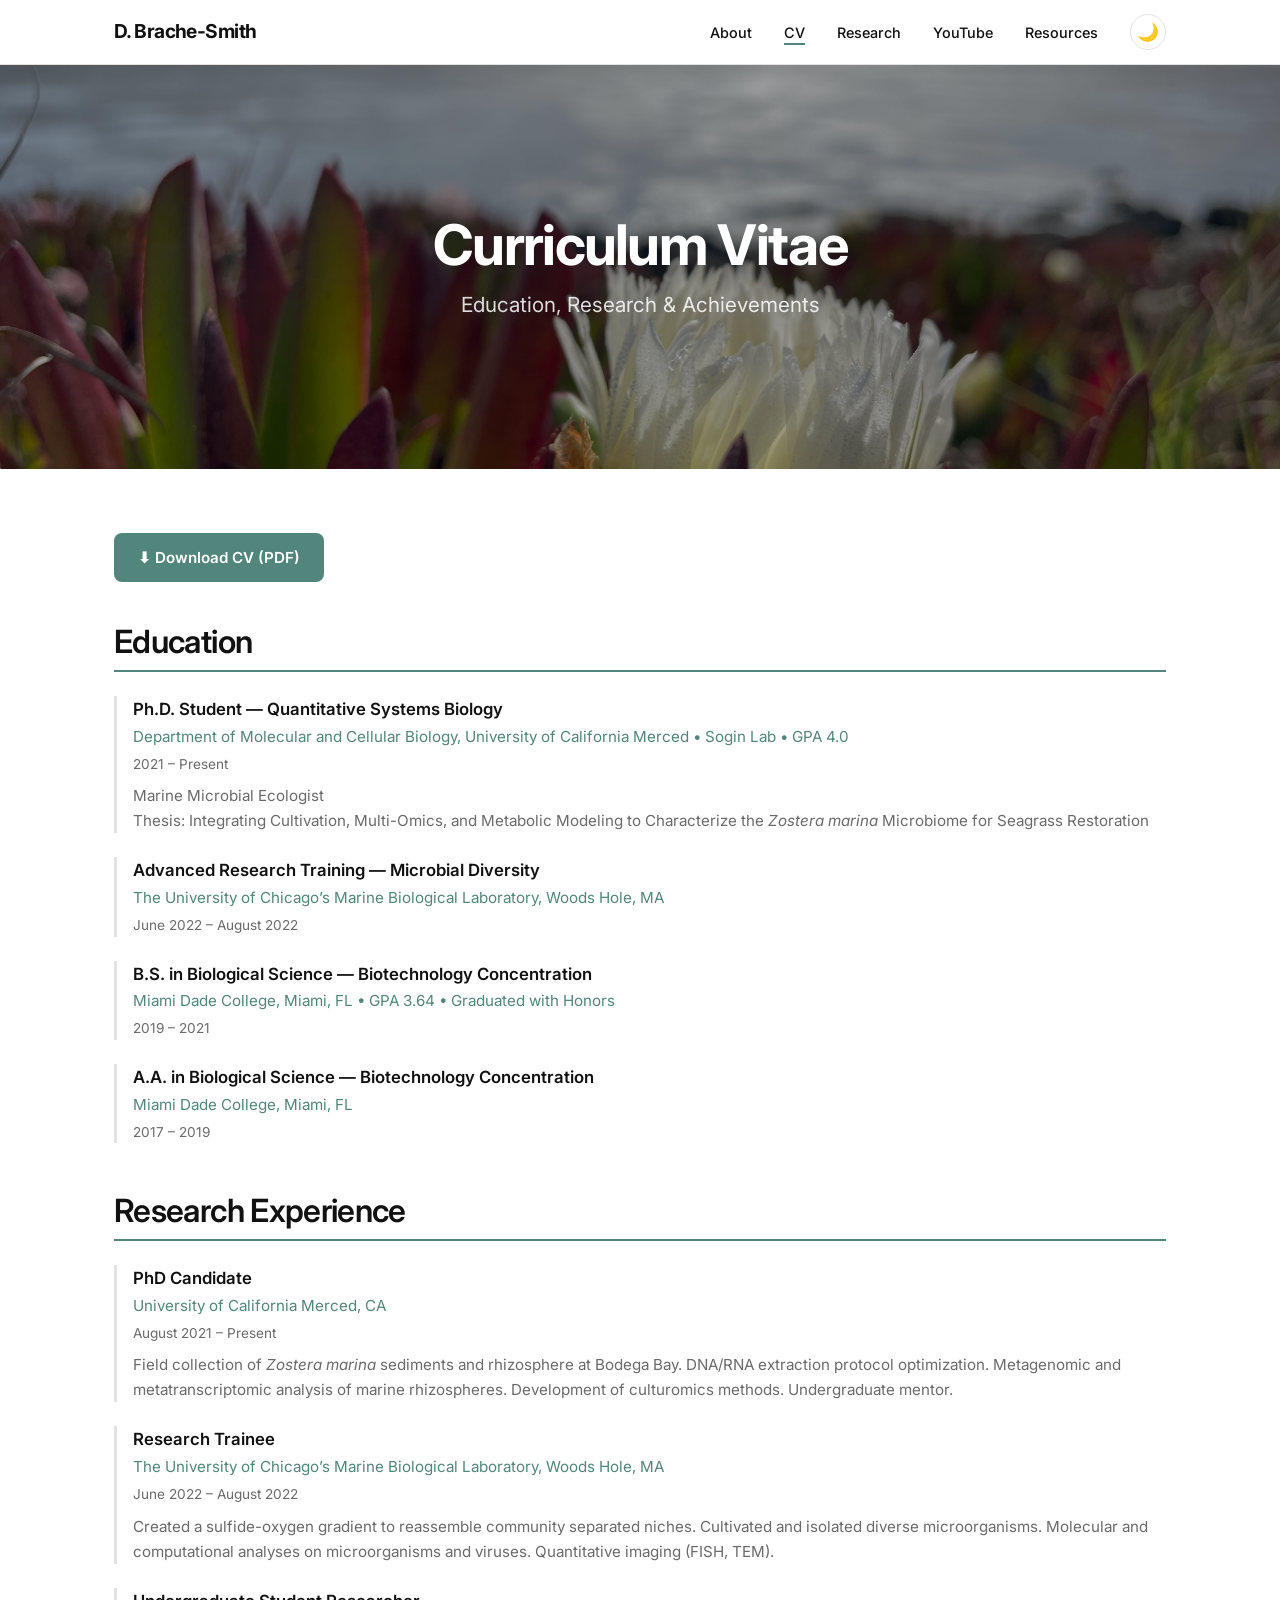
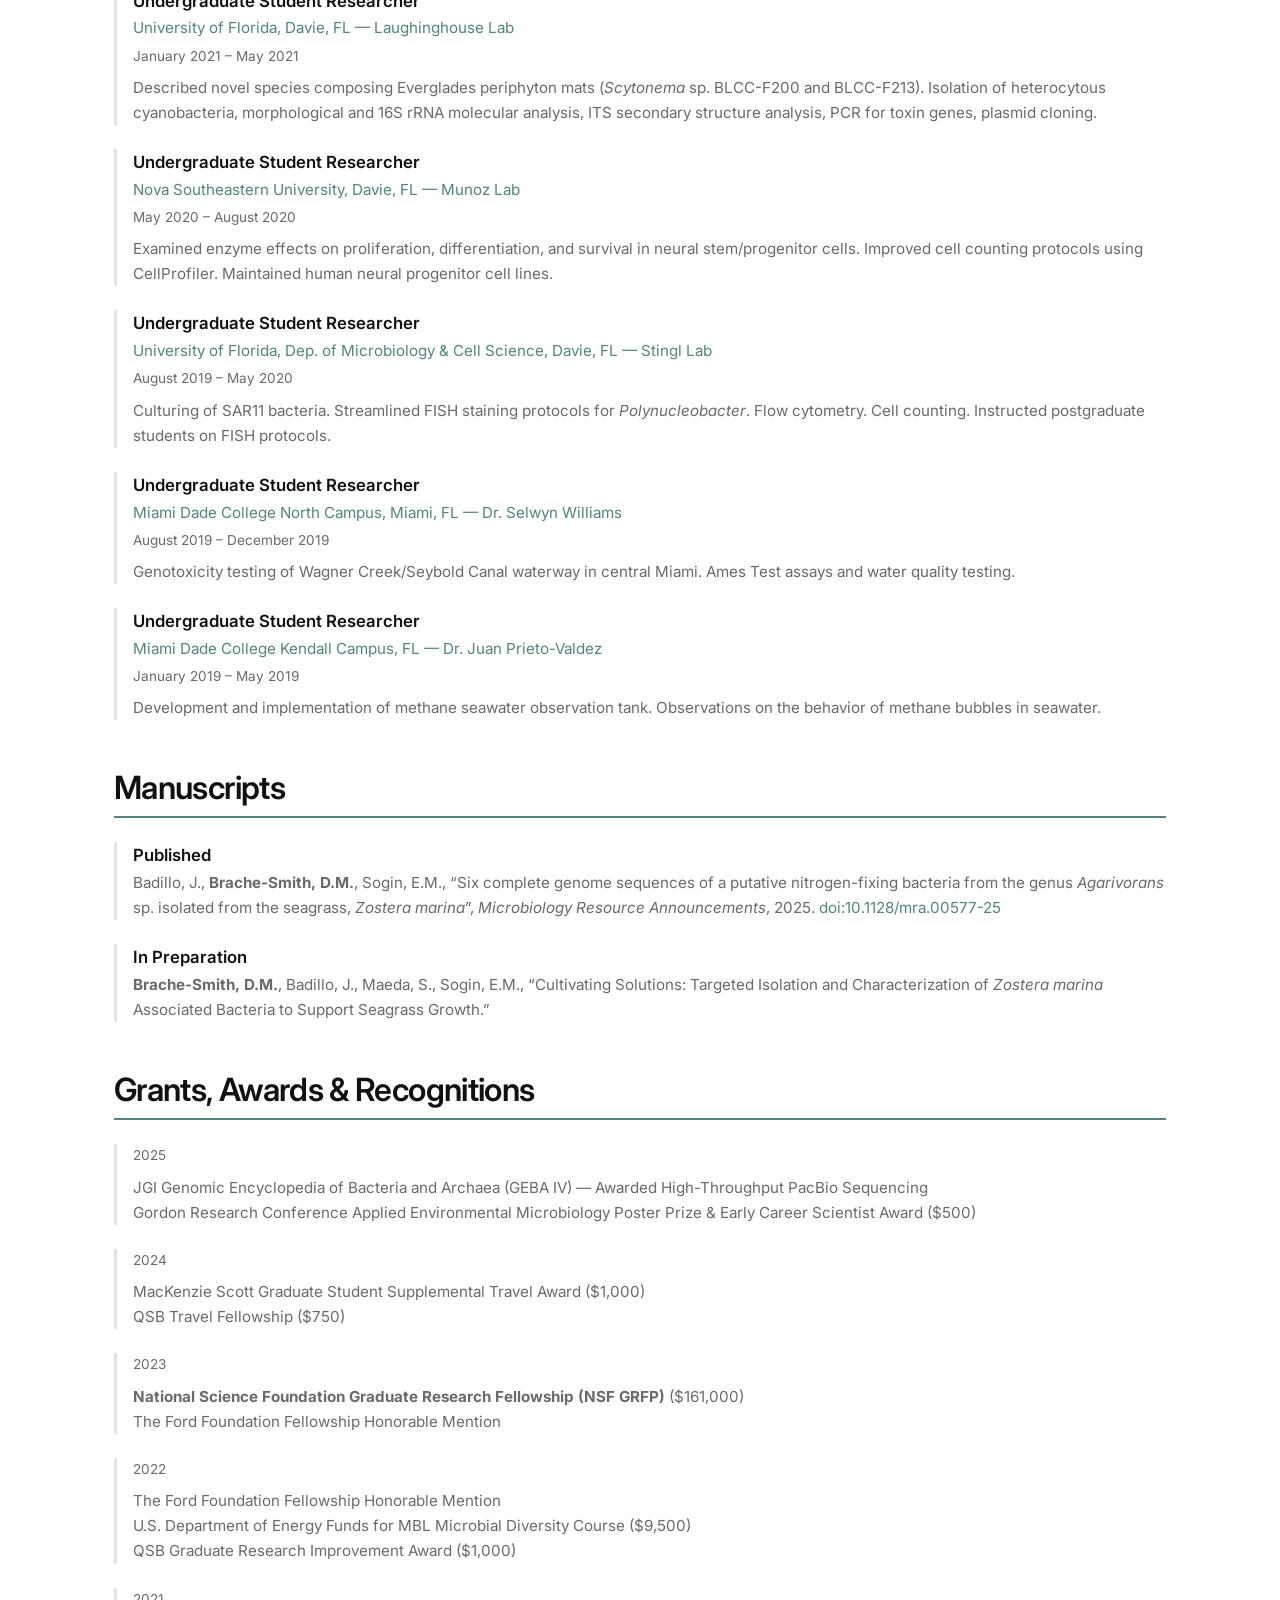
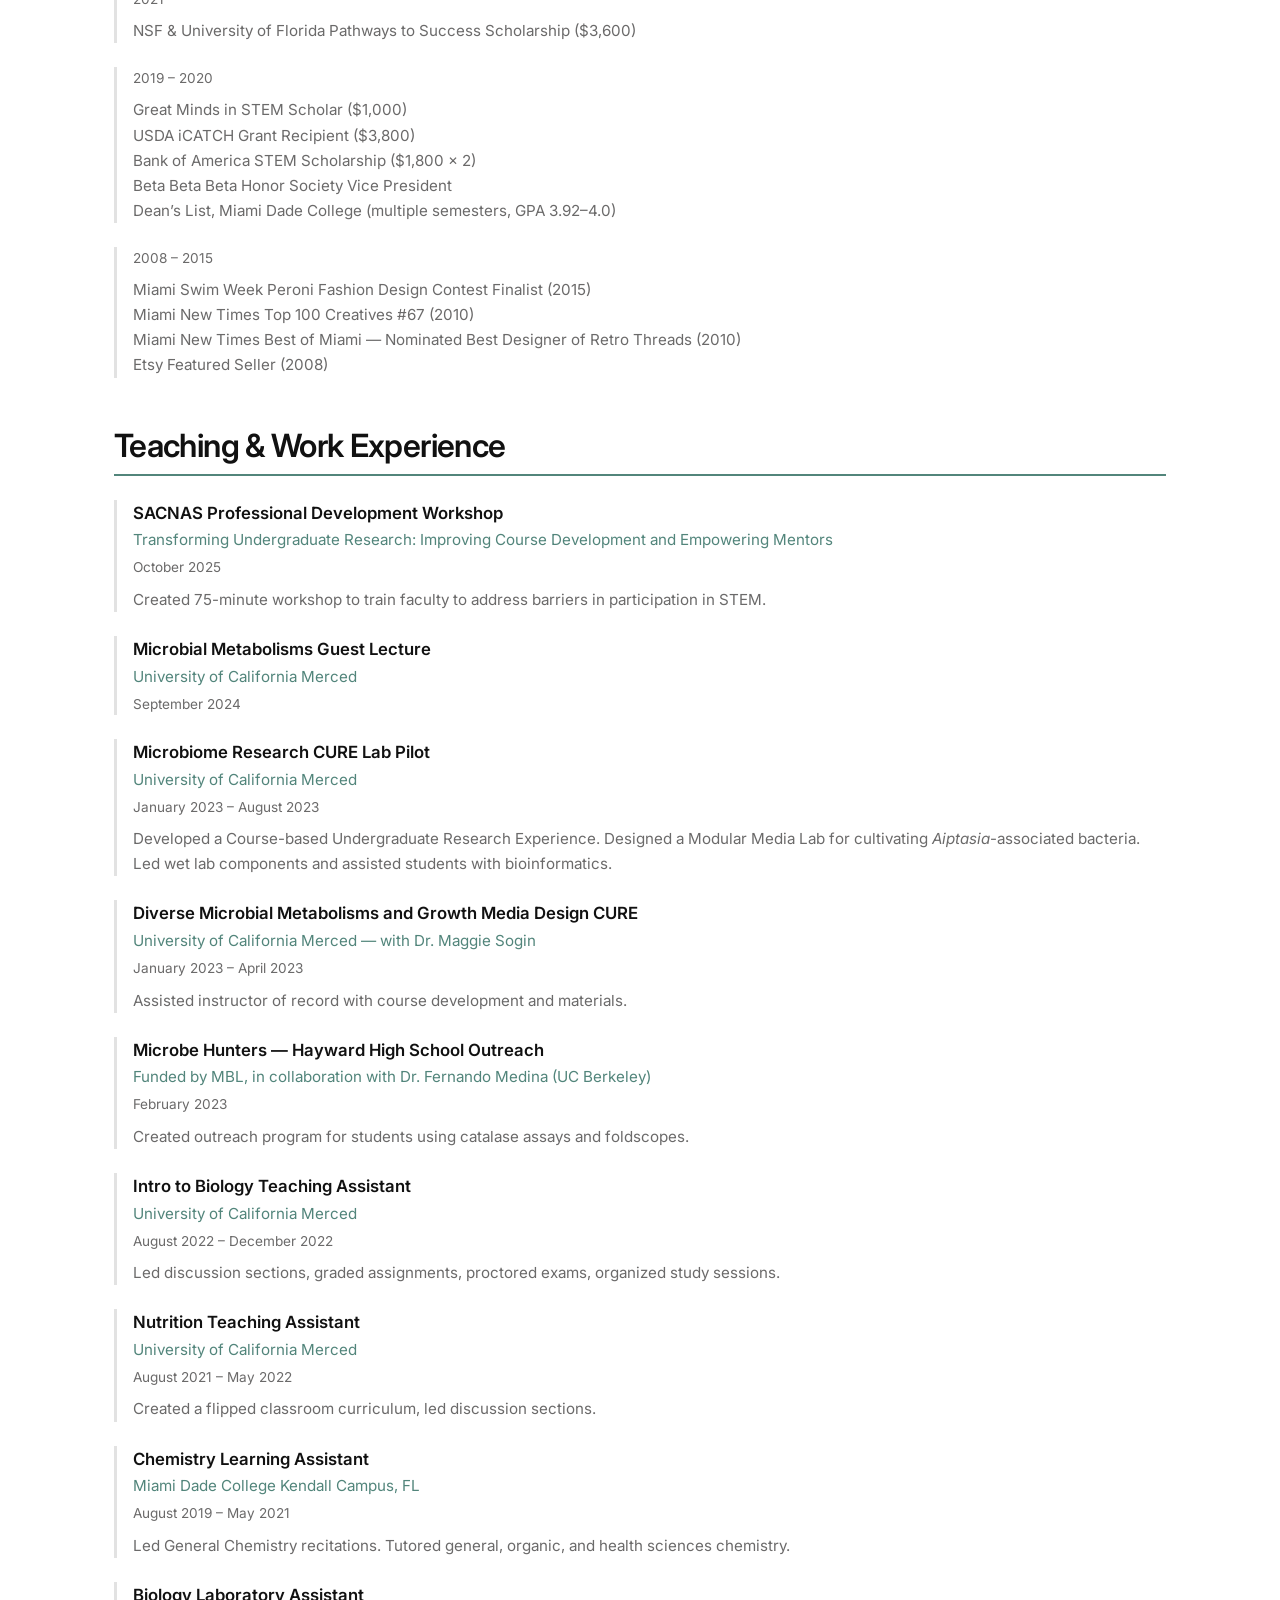
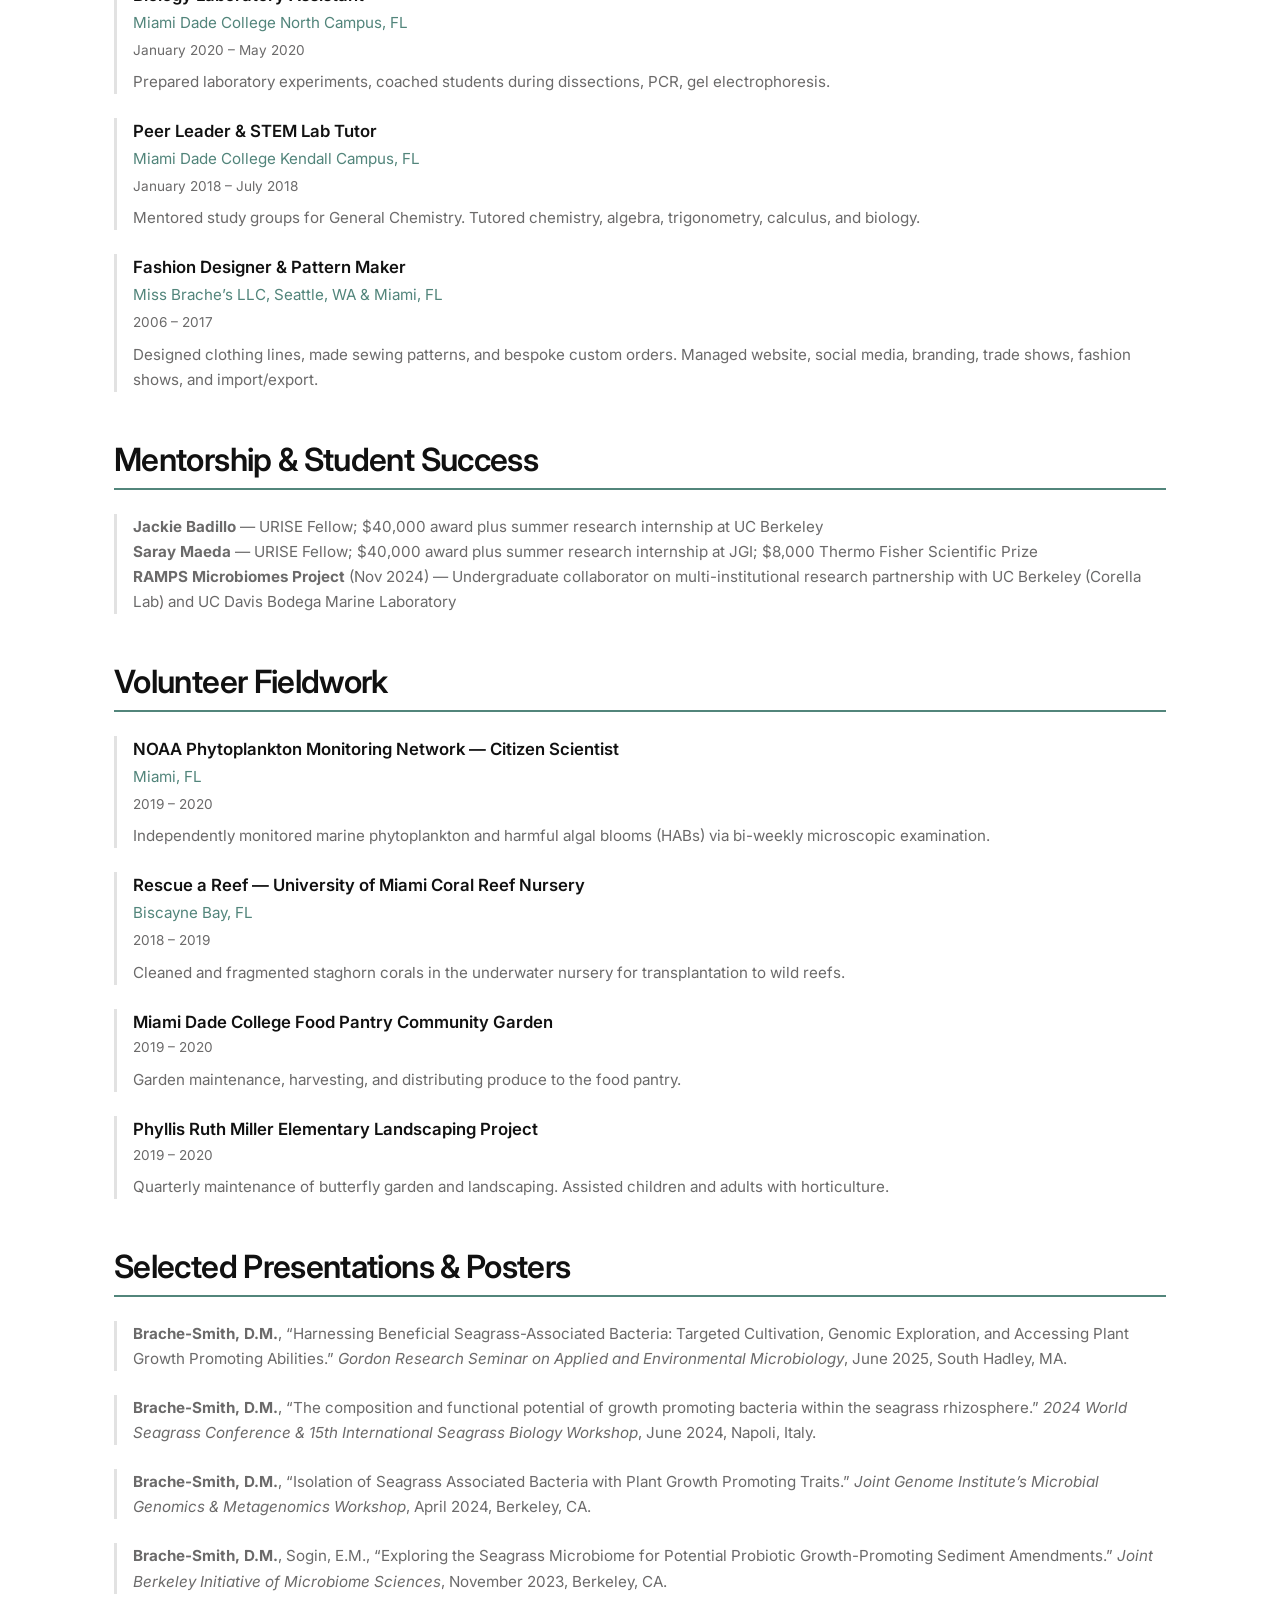
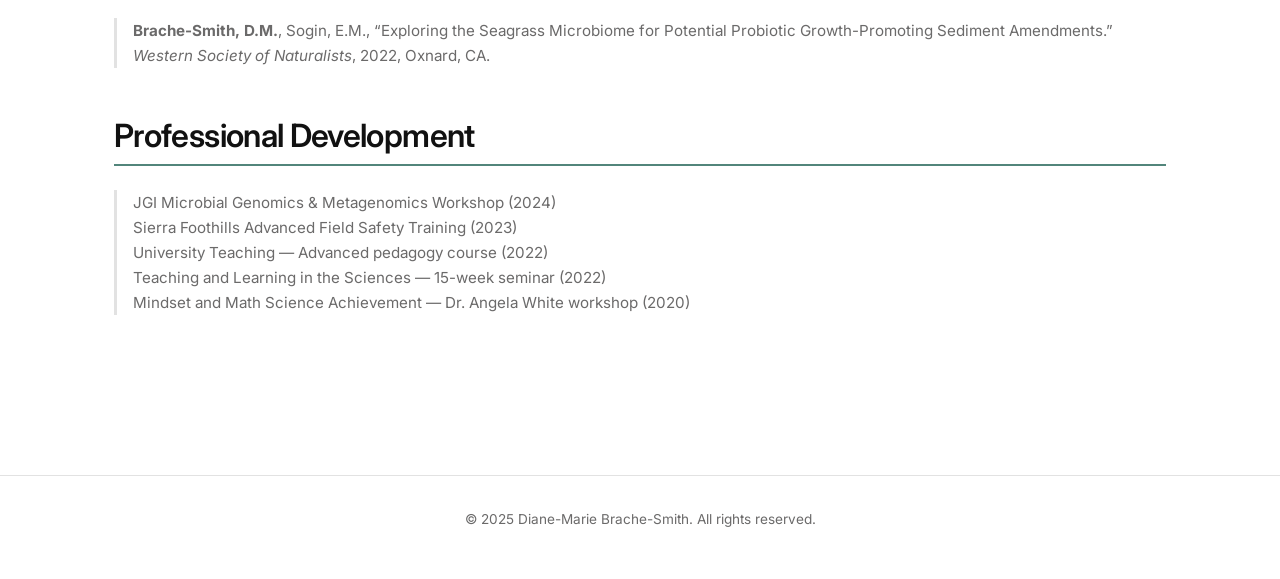
==== cv.html @ ac8884be "Add personal website files and gitignore Co-Authored-By: Claude Sonnet 4.6 <noreply@anthropic.com>" ====
<!DOCTYPE html>
<html lang="en">
<head>
  <meta charset="UTF-8">
  <meta name="viewport" content="width=device-width, initial-scale=1.0">
  <meta name="description" content="CV - Diane-Marie Brache-Smith, PhD Candidate in Marine Microbial Ecology at UC Merced">
  <title>CV | Diane-Marie Brache-Smith</title>
  <link rel="preconnect" href="https://fonts.googleapis.com">
  <link rel="preconnect" href="https://fonts.gstatic.com" crossorigin>
  <link href="https://fonts.googleapis.com/css2?family=Inter:wght@300;400;500;600;700&display=swap" rel="stylesheet">
  <link rel="stylesheet" href="css/style.css">
</head>
<body>

  <!-- Navigation -->
  <nav class="nav">
    <div class="container">
      <a href="index.html" class="nav__logo">D. Brache-Smith</a>
      <ul class="nav__links">
        <li><a href="index.html">About</a></li>
        <li><a href="cv.html" class="active">CV</a></li>
        <li><a href="research.html">Research</a></li>
        <li><a href="youtube.html">YouTube</a></li>
        <li><a href="resources.html">Resources</a></li>
        <li><button class="theme-toggle" aria-label="Toggle dark mode">🌙</button></li>
      </ul>
      <button class="nav__hamburger" aria-label="Toggle menu" aria-expanded="false">
        <span></span><span></span><span></span>
      </button>
    </div>
  </nav>

  <!-- Hero Banner -->
  <section class="hero" style="background-image: url('images/heroes/flower_BML.jpg');">
    <div class="hero__content">
      <h1 class="hero__title">Curriculum Vitae</h1>
      <p class="hero__subtitle">Education, Research &amp; Achievements</p>
    </div>
  </section>

  <!-- CV Content -->
  <section class="section">
    <div class="container">

      <!-- Download Button -->
      <div style="margin-bottom: 2.5rem;">
        <a href="assets/cv.pdf" class="btn btn--primary" download>
          &#11015; Download CV (PDF)
        </a>
      </div>

      <!-- Education -->
      <div class="cv-section">
        <h2>Education</h2>

        <div class="cv-entry">
          <div class="cv-entry__title">Ph.D. Student &mdash; Quantitative Systems Biology</div>
          <div class="cv-entry__subtitle">Department of Molecular and Cellular Biology, University of California Merced &bull; Sogin Lab &bull; GPA 4.0</div>
          <div class="cv-entry__date">2021 &ndash; Present</div>
          <p class="cv-entry__description">
            Marine Microbial Ecologist<br>
            Thesis: Integrating Cultivation, Multi-Omics, and Metabolic Modeling to Characterize the <em>Zostera marina</em> Microbiome for Seagrass Restoration
          </p>
        </div>

        <div class="cv-entry">
          <div class="cv-entry__title">Advanced Research Training &mdash; Microbial Diversity</div>
          <div class="cv-entry__subtitle">The University of Chicago&rsquo;s Marine Biological Laboratory, Woods Hole, MA</div>
          <div class="cv-entry__date">June 2022 &ndash; August 2022</div>
        </div>

        <div class="cv-entry">
          <div class="cv-entry__title">B.S. in Biological Science &mdash; Biotechnology Concentration</div>
          <div class="cv-entry__subtitle">Miami Dade College, Miami, FL &bull; GPA 3.64 &bull; Graduated with Honors</div>
          <div class="cv-entry__date">2019 &ndash; 2021</div>
        </div>

        <div class="cv-entry">
          <div class="cv-entry__title">A.A. in Biological Science &mdash; Biotechnology Concentration</div>
          <div class="cv-entry__subtitle">Miami Dade College, Miami, FL</div>
          <div class="cv-entry__date">2017 &ndash; 2019</div>
        </div>
      </div>

      <!-- Research Experience -->
      <div class="cv-section">
        <h2>Research Experience</h2>

        <div class="cv-entry">
          <div class="cv-entry__title">PhD Candidate</div>
          <div class="cv-entry__subtitle">University of California Merced, CA</div>
          <div class="cv-entry__date">August 2021 &ndash; Present</div>
          <p class="cv-entry__description">
            Field collection of <em>Zostera marina</em> sediments and rhizosphere at Bodega Bay.
            DNA/RNA extraction protocol optimization. Metagenomic and metatranscriptomic analysis of marine rhizospheres.
            Development of culturomics methods. Undergraduate mentor.
          </p>
        </div>

        <div class="cv-entry">
          <div class="cv-entry__title">Research Trainee</div>
          <div class="cv-entry__subtitle">The University of Chicago&rsquo;s Marine Biological Laboratory, Woods Hole, MA</div>
          <div class="cv-entry__date">June 2022 &ndash; August 2022</div>
          <p class="cv-entry__description">
            Created a sulfide-oxygen gradient to reassemble community separated niches.
            Cultivated and isolated diverse microorganisms. Molecular and computational analyses on microorganisms and viruses.
            Quantitative imaging (FISH, TEM).
          </p>
        </div>

        <div class="cv-entry">
          <div class="cv-entry__title">Undergraduate Student Researcher</div>
          <div class="cv-entry__subtitle">University of Florida, Davie, FL &mdash; Laughinghouse Lab</div>
          <div class="cv-entry__date">January 2021 &ndash; May 2021</div>
          <p class="cv-entry__description">
            Described novel species composing Everglades periphyton mats (<em>Scytonema</em> sp. BLCC-F200 and BLCC-F213).
            Isolation of heterocytous cyanobacteria, morphological and 16S rRNA molecular analysis,
            ITS secondary structure analysis, PCR for toxin genes, plasmid cloning.
          </p>
        </div>

        <div class="cv-entry">
          <div class="cv-entry__title">Undergraduate Student Researcher</div>
          <div class="cv-entry__subtitle">Nova Southeastern University, Davie, FL &mdash; Munoz Lab</div>
          <div class="cv-entry__date">May 2020 &ndash; August 2020</div>
          <p class="cv-entry__description">
            Examined enzyme effects on proliferation, differentiation, and survival in neural stem/progenitor cells.
            Improved cell counting protocols using CellProfiler. Maintained human neural progenitor cell lines.
          </p>
        </div>

        <div class="cv-entry">
          <div class="cv-entry__title">Undergraduate Student Researcher</div>
          <div class="cv-entry__subtitle">University of Florida, Dep. of Microbiology &amp; Cell Science, Davie, FL &mdash; Stingl Lab</div>
          <div class="cv-entry__date">August 2019 &ndash; May 2020</div>
          <p class="cv-entry__description">
            Culturing of SAR11 bacteria. Streamlined FISH staining protocols for <em>Polynucleobacter</em>.
            Flow cytometry. Cell counting. Instructed postgraduate students on FISH protocols.
          </p>
        </div>

        <div class="cv-entry">
          <div class="cv-entry__title">Undergraduate Student Researcher</div>
          <div class="cv-entry__subtitle">Miami Dade College North Campus, Miami, FL &mdash; Dr. Selwyn Williams</div>
          <div class="cv-entry__date">August 2019 &ndash; December 2019</div>
          <p class="cv-entry__description">
            Genotoxicity testing of Wagner Creek/Seybold Canal waterway in central Miami.
            Ames Test assays and water quality testing.
          </p>
        </div>

        <div class="cv-entry">
          <div class="cv-entry__title">Undergraduate Student Researcher</div>
          <div class="cv-entry__subtitle">Miami Dade College Kendall Campus, FL &mdash; Dr. Juan Prieto-Valdez</div>
          <div class="cv-entry__date">January 2019 &ndash; May 2019</div>
          <p class="cv-entry__description">
            Development and implementation of methane seawater observation tank.
            Observations on the behavior of methane bubbles in seawater.
          </p>
        </div>
      </div>

      <!-- Manuscripts -->
      <div class="cv-section">
        <h2>Manuscripts</h2>

        <div class="cv-entry">
          <div class="cv-entry__title">Published</div>
          <p class="cv-entry__description">
            Badillo, J., <strong>Brache-Smith, D.M.</strong>, Sogin, E.M., &ldquo;Six complete genome sequences of a putative nitrogen-fixing bacteria from the genus <em>Agarivorans</em> sp. isolated from the seagrass, <em>Zostera marina</em>&rdquo;, <em>Microbiology Resource Announcements</em>, 2025.
            <a href="https://doi.org/10.1128/mra.00577-25" target="_blank" rel="noopener">doi:10.1128/mra.00577-25</a>
          </p>
        </div>

        <div class="cv-entry">
          <div class="cv-entry__title">In Preparation</div>
          <p class="cv-entry__description">
            <strong>Brache-Smith, D.M.</strong>, Badillo, J., Maeda, S., Sogin, E.M., &ldquo;Cultivating Solutions: Targeted Isolation and Characterization of <em>Zostera marina</em> Associated Bacteria to Support Seagrass Growth.&rdquo;
          </p>
        </div>
      </div>

      <!-- Grants, Awards and Recognitions -->
      <div class="cv-section">
        <h2>Grants, Awards &amp; Recognitions</h2>

        <div class="cv-entry">
          <div class="cv-entry__date">2025</div>
          <p class="cv-entry__description">
            JGI Genomic Encyclopedia of Bacteria and Archaea (GEBA IV) &mdash; Awarded High-Throughput PacBio Sequencing<br>
            Gordon Research Conference Applied Environmental Microbiology Poster Prize &amp; Early Career Scientist Award ($500)
          </p>
        </div>

        <div class="cv-entry">
          <div class="cv-entry__date">2024</div>
          <p class="cv-entry__description">
            MacKenzie Scott Graduate Student Supplemental Travel Award ($1,000)<br>
            QSB Travel Fellowship ($750)
          </p>
        </div>

        <div class="cv-entry">
          <div class="cv-entry__date">2023</div>
          <p class="cv-entry__description">
            <strong>National Science Foundation Graduate Research Fellowship (NSF GRFP)</strong> ($161,000)<br>
            The Ford Foundation Fellowship Honorable Mention
          </p>
        </div>

        <div class="cv-entry">
          <div class="cv-entry__date">2022</div>
          <p class="cv-entry__description">
            The Ford Foundation Fellowship Honorable Mention<br>
            U.S. Department of Energy Funds for MBL Microbial Diversity Course ($9,500)<br>
            QSB Graduate Research Improvement Award ($1,000)
          </p>
        </div>

        <div class="cv-entry">
          <div class="cv-entry__date">2021</div>
          <p class="cv-entry__description">
            NSF &amp; University of Florida Pathways to Success Scholarship ($3,600)
          </p>
        </div>

        <div class="cv-entry">
          <div class="cv-entry__date">2019 &ndash; 2020</div>
          <p class="cv-entry__description">
            Great Minds in STEM Scholar ($1,000)<br>
            USDA iCATCH Grant Recipient ($3,800)<br>
            Bank of America STEM Scholarship ($1,800 &times; 2)<br>
            Beta Beta Beta Honor Society Vice President<br>
            Dean&rsquo;s List, Miami Dade College (multiple semesters, GPA 3.92&ndash;4.0)
          </p>
        </div>

        <div class="cv-entry">
          <div class="cv-entry__date">2008 &ndash; 2015</div>
          <p class="cv-entry__description">
            Miami Swim Week Peroni Fashion Design Contest Finalist (2015)<br>
            Miami New Times Top 100 Creatives #67 (2010)<br>
            Miami New Times Best of Miami &mdash; Nominated Best Designer of Retro Threads (2010)<br>
            Etsy Featured Seller (2008)
          </p>
        </div>
      </div>

      <!-- Teaching & Work Experience -->
      <div class="cv-section">
        <h2>Teaching &amp; Work Experience</h2>

        <div class="cv-entry">
          <div class="cv-entry__title">SACNAS Professional Development Workshop</div>
          <div class="cv-entry__subtitle">Transforming Undergraduate Research: Improving Course Development and Empowering Mentors</div>
          <div class="cv-entry__date">October 2025</div>
          <p class="cv-entry__description">Created 75-minute workshop to train faculty to address barriers in participation in STEM.</p>
        </div>

        <div class="cv-entry">
          <div class="cv-entry__title">Microbial Metabolisms Guest Lecture</div>
          <div class="cv-entry__subtitle">University of California Merced</div>
          <div class="cv-entry__date">September 2024</div>
        </div>

        <div class="cv-entry">
          <div class="cv-entry__title">Microbiome Research CURE Lab Pilot</div>
          <div class="cv-entry__subtitle">University of California Merced</div>
          <div class="cv-entry__date">January 2023 &ndash; August 2023</div>
          <p class="cv-entry__description">
            Developed a Course-based Undergraduate Research Experience. Designed a Modular Media Lab for cultivating
            <em>Aiptasia</em>-associated bacteria. Led wet lab components and assisted students with bioinformatics.
          </p>
        </div>

        <div class="cv-entry">
          <div class="cv-entry__title">Diverse Microbial Metabolisms and Growth Media Design CURE</div>
          <div class="cv-entry__subtitle">University of California Merced &mdash; with Dr. Maggie Sogin</div>
          <div class="cv-entry__date">January 2023 &ndash; April 2023</div>
          <p class="cv-entry__description">Assisted instructor of record with course development and materials.</p>
        </div>

        <div class="cv-entry">
          <div class="cv-entry__title">Microbe Hunters &mdash; Hayward High School Outreach</div>
          <div class="cv-entry__subtitle">Funded by MBL, in collaboration with Dr. Fernando Medina (UC Berkeley)</div>
          <div class="cv-entry__date">February 2023</div>
          <p class="cv-entry__description">Created outreach program for students using catalase assays and foldscopes.</p>
        </div>

        <div class="cv-entry">
          <div class="cv-entry__title">Intro to Biology Teaching Assistant</div>
          <div class="cv-entry__subtitle">University of California Merced</div>
          <div class="cv-entry__date">August 2022 &ndash; December 2022</div>
          <p class="cv-entry__description">Led discussion sections, graded assignments, proctored exams, organized study sessions.</p>
        </div>

        <div class="cv-entry">
          <div class="cv-entry__title">Nutrition Teaching Assistant</div>
          <div class="cv-entry__subtitle">University of California Merced</div>
          <div class="cv-entry__date">August 2021 &ndash; May 2022</div>
          <p class="cv-entry__description">Created a flipped classroom curriculum, led discussion sections.</p>
        </div>

        <div class="cv-entry">
          <div class="cv-entry__title">Chemistry Learning Assistant</div>
          <div class="cv-entry__subtitle">Miami Dade College Kendall Campus, FL</div>
          <div class="cv-entry__date">August 2019 &ndash; May 2021</div>
          <p class="cv-entry__description">Led General Chemistry recitations. Tutored general, organic, and health sciences chemistry.</p>
        </div>

        <div class="cv-entry">
          <div class="cv-entry__title">Biology Laboratory Assistant</div>
          <div class="cv-entry__subtitle">Miami Dade College North Campus, FL</div>
          <div class="cv-entry__date">January 2020 &ndash; May 2020</div>
          <p class="cv-entry__description">Prepared laboratory experiments, coached students during dissections, PCR, gel electrophoresis.</p>
        </div>

        <div class="cv-entry">
          <div class="cv-entry__title">Peer Leader &amp; STEM Lab Tutor</div>
          <div class="cv-entry__subtitle">Miami Dade College Kendall Campus, FL</div>
          <div class="cv-entry__date">January 2018 &ndash; July 2018</div>
          <p class="cv-entry__description">Mentored study groups for General Chemistry. Tutored chemistry, algebra, trigonometry, calculus, and biology.</p>
        </div>

        <div class="cv-entry">
          <div class="cv-entry__title">Fashion Designer &amp; Pattern Maker</div>
          <div class="cv-entry__subtitle">Miss Brache&rsquo;s LLC, Seattle, WA &amp; Miami, FL</div>
          <div class="cv-entry__date">2006 &ndash; 2017</div>
          <p class="cv-entry__description">
            Designed clothing lines, made sewing patterns, and bespoke custom orders.
            Managed website, social media, branding, trade shows, fashion shows, and import/export.
          </p>
        </div>
      </div>

      <!-- Mentorship -->
      <div class="cv-section">
        <h2>Mentorship &amp; Student Success</h2>

        <div class="cv-entry">
          <p class="cv-entry__description">
            <strong>Jackie Badillo</strong> &mdash; URISE Fellow; $40,000 award plus summer research internship at UC Berkeley<br>
            <strong>Saray Maeda</strong> &mdash; URISE Fellow; $40,000 award plus summer research internship at JGI; $8,000 Thermo Fisher Scientific Prize<br>
            <strong>RAMPS Microbiomes Project</strong> (Nov 2024) &mdash; Undergraduate collaborator on multi-institutional research partnership with UC Berkeley (Corella Lab) and UC Davis Bodega Marine Laboratory
          </p>
        </div>
      </div>

      <!-- Volunteer Fieldwork -->
      <div class="cv-section">
        <h2>Volunteer Fieldwork</h2>

        <div class="cv-entry">
          <div class="cv-entry__title">NOAA Phytoplankton Monitoring Network &mdash; Citizen Scientist</div>
          <div class="cv-entry__subtitle">Miami, FL</div>
          <div class="cv-entry__date">2019 &ndash; 2020</div>
          <p class="cv-entry__description">Independently monitored marine phytoplankton and harmful algal blooms (HABs) via bi-weekly microscopic examination.</p>
        </div>

        <div class="cv-entry">
          <div class="cv-entry__title">Rescue a Reef &mdash; University of Miami Coral Reef Nursery</div>
          <div class="cv-entry__subtitle">Biscayne Bay, FL</div>
          <div class="cv-entry__date">2018 &ndash; 2019</div>
          <p class="cv-entry__description">Cleaned and fragmented staghorn corals in the underwater nursery for transplantation to wild reefs.</p>
        </div>

        <div class="cv-entry">
          <div class="cv-entry__title">Miami Dade College Food Pantry Community Garden</div>
          <div class="cv-entry__date">2019 &ndash; 2020</div>
          <p class="cv-entry__description">Garden maintenance, harvesting, and distributing produce to the food pantry.</p>
        </div>

        <div class="cv-entry">
          <div class="cv-entry__title">Phyllis Ruth Miller Elementary Landscaping Project</div>
          <div class="cv-entry__date">2019 &ndash; 2020</div>
          <p class="cv-entry__description">Quarterly maintenance of butterfly garden and landscaping. Assisted children and adults with horticulture.</p>
        </div>
      </div>

      <!-- Selected Presentations -->
      <div class="cv-section">
        <h2>Selected Presentations &amp; Posters</h2>

        <div class="cv-entry">
          <p class="cv-entry__description">
            <strong>Brache-Smith, D.M.</strong>, &ldquo;Harnessing Beneficial Seagrass-Associated Bacteria: Targeted Cultivation, Genomic Exploration, and Accessing Plant Growth Promoting Abilities.&rdquo; <em>Gordon Research Seminar on Applied and Environmental Microbiology</em>, June 2025, South Hadley, MA.
          </p>
        </div>

        <div class="cv-entry">
          <p class="cv-entry__description">
            <strong>Brache-Smith, D.M.</strong>, &ldquo;The composition and functional potential of growth promoting bacteria within the seagrass rhizosphere.&rdquo; <em>2024 World Seagrass Conference &amp; 15th International Seagrass Biology Workshop</em>, June 2024, Napoli, Italy.
          </p>
        </div>

        <div class="cv-entry">
          <p class="cv-entry__description">
            <strong>Brache-Smith, D.M.</strong>, &ldquo;Isolation of Seagrass Associated Bacteria with Plant Growth Promoting Traits.&rdquo; <em>Joint Genome Institute&rsquo;s Microbial Genomics &amp; Metagenomics Workshop</em>, April 2024, Berkeley, CA.
          </p>
        </div>

        <div class="cv-entry">
          <p class="cv-entry__description">
            <strong>Brache-Smith, D.M.</strong>, Sogin, E.M., &ldquo;Exploring the Seagrass Microbiome for Potential Probiotic Growth-Promoting Sediment Amendments.&rdquo; <em>Joint Berkeley Initiative of Microbiome Sciences</em>, November 2023, Berkeley, CA.
          </p>
        </div>

        <div class="cv-entry">
          <p class="cv-entry__description">
            <strong>Brache-Smith, D.M.</strong>, Sogin, E.M., &ldquo;Exploring the Seagrass Microbiome for Potential Probiotic Growth-Promoting Sediment Amendments.&rdquo; <em>Western Society of Naturalists</em>, 2022, Oxnard, CA.
          </p>
        </div>
      </div>

      <!-- Professional Development -->
      <div class="cv-section">
        <h2>Professional Development</h2>

        <div class="cv-entry">
          <p class="cv-entry__description">
            JGI Microbial Genomics &amp; Metagenomics Workshop (2024)<br>
            Sierra Foothills Advanced Field Safety Training (2023)<br>
            University Teaching &mdash; Advanced pedagogy course (2022)<br>
            Teaching and Learning in the Sciences &mdash; 15-week seminar (2022)<br>
            Mindset and Math Science Achievement &mdash; Dr. Angela White workshop (2020)
          </p>
        </div>
      </div>

    </div>
  </section>

  <!-- Footer -->
  <footer class="footer">
    <div class="container">
      <p>&copy; 2025 Diane-Marie Brache-Smith. All rights reserved.</p>
    </div>
  </footer>

  <script src="js/main.js"></script>
</body>
</html>
---- css/style.css ----
/* ========================================
   Personal Academic Website - Style Sheet
   ======================================== */

/* --- CSS Custom Properties (Light Theme) --- */
:root {
  --color-bg: #ffffff;
  --color-text: #111111;
  --color-text-secondary: #6b6a6a;
  --color-accent: #52857B;
  --color-accent-hover: #467168;
  --color-border: #e2e2e2;
  --color-card-bg: #f9f9f9;
  --color-nav-bg: rgba(255, 255, 255, 0.95);
  --color-hero-overlay: rgba(0, 0, 0, 0.4);
  --font-sans: 'Inter', -apple-system, BlinkMacSystemFont, 'Segoe UI', sans-serif;
  --container-width: 1100px;
  --spacing-unit: 1rem;
}

/* --- Dark Theme --- */
[data-theme="dark"] {
  --color-bg: #1a1a2e;
  --color-text: #e0e0e0;
  --color-text-secondary: #a0a0a0;
  --color-accent: #5BC5B3;
  --color-accent-hover: #68A499;
  --color-border: #2e2e4a;
  --color-card-bg: #22223a;
  --color-nav-bg: rgba(26, 26, 46, 0.95);
}

/* --- Reset & Base --- */
*,
*::before,
*::after {
  margin: 0;
  padding: 0;
  box-sizing: border-box;
}

html {
  scroll-behavior: smooth;
}

body {
  font-family: var(--font-sans);
  font-size: 1rem;
  line-height: 1.65;
  color: var(--color-text);
  background-color: var(--color-bg);
  transition: background-color 0.3s ease, color 0.3s ease;
}

a {
  color: var(--color-accent);
  text-decoration: none;
  transition: color 0.2s ease;
}

a:hover {
  color: var(--color-accent-hover);
}

img {
  max-width: 100%;
  height: auto;
  display: block;
}

/* --- Typography --- */
h1, h2, h3, h4 {
  font-weight: 600;
  line-height: 1.25;
  letter-spacing: -0.02em;
  margin-bottom: 0.75rem;
}

h1 { font-size: clamp(2rem, 5vw, 3rem); }
h2 { font-size: clamp(1.5rem, 3.5vw, 2rem); }
h3 { font-size: clamp(1.15rem, 2.5vw, 1.4rem); }

p {
  margin-bottom: 1rem;
  color: var(--color-text-secondary);
}

/* --- Layout --- */
.container {
  max-width: var(--container-width);
  margin: 0 auto;
  padding: 0 calc(var(--spacing-unit) * 1.5);
}

.section {
  padding: calc(var(--spacing-unit) * 4) 0;
}

/* --- Navigation --- */
.nav {
  position: fixed;
  top: 0;
  left: 0;
  right: 0;
  z-index: 1000;
  background: var(--color-nav-bg);
  backdrop-filter: blur(10px);
  border-bottom: 1px solid var(--color-border);
  transition: background 0.3s ease;
}

.nav .container {
  display: flex;
  align-items: center;
  justify-content: space-between;
  height: 64px;
}

.nav__logo {
  font-size: 1.2rem;
  font-weight: 700;
  color: var(--color-text);
  letter-spacing: -0.03em;
}

.nav__logo:hover {
  color: var(--color-accent);
}

.nav__links {
  display: flex;
  align-items: center;
  gap: 2rem;
  list-style: none;
}

.nav__links a {
  color: var(--color-text);
  font-size: 0.9rem;
  font-weight: 500;
  position: relative;
}

.nav__links a::after {
  content: '';
  position: absolute;
  bottom: -4px;
  left: 0;
  width: 0;
  height: 2px;
  background: var(--color-accent);
  transition: width 0.3s ease;
}

.nav__links a:hover::after,
.nav__links a.active::after {
  width: 100%;
}

.nav__links a:hover {
  color: var(--color-accent);
}

/* Theme toggle button */
.theme-toggle {
  background: none;
  border: 1px solid var(--color-border);
  border-radius: 50%;
  width: 36px;
  height: 36px;
  cursor: pointer;
  display: flex;
  align-items: center;
  justify-content: center;
  font-size: 1.1rem;
  color: var(--color-text);
  transition: border-color 0.2s ease, color 0.2s ease;
}

.theme-toggle:hover {
  border-color: var(--color-accent);
  color: var(--color-accent);
}

/* Mobile hamburger */
.nav__hamburger {
  display: none;
  background: none;
  border: none;
  cursor: pointer;
  flex-direction: column;
  gap: 5px;
  padding: 4px;
}

.nav__hamburger span {
  display: block;
  width: 24px;
  height: 2px;
  background: var(--color-text);
  transition: transform 0.3s ease, opacity 0.3s ease;
}

/* --- Hero Banner --- */
.hero {
  position: relative;
  width: 100%;
  height: 45vh;
  min-height: 300px;
  margin-top: 64px; /* nav height */
  display: flex;
  align-items: center;
  justify-content: center;
  text-align: center;
  background-size: cover;
  background-position: center;
  background-repeat: no-repeat;
}

.hero::before {
  content: '';
  position: absolute;
  inset: 0;
  background: var(--color-hero-overlay);
}

.hero__content {
  position: relative;
  z-index: 1;
  color: #ffffff;
  padding: 0 1.5rem;
}

.hero__title {
  font-size: clamp(2.2rem, 6vw, 3.5rem);
  font-weight: 700;
  color: #ffffff;
  margin-bottom: 0.5rem;
  letter-spacing: -0.03em;
}

.hero__subtitle {
  font-size: clamp(1rem, 2.5vw, 1.3rem);
  font-weight: 400;
  color: rgba(255, 255, 255, 0.85);
  margin-bottom: 0;
}

/* --- About / Home Page --- */
.about {
  display: grid;
  grid-template-columns: 280px 1fr;
  gap: calc(var(--spacing-unit) * 3);
  align-items: start;
}

.about__photo {
  width: 100%;
  border-radius: 12px;
  object-fit: cover;
  aspect-ratio: 1;
}

.about__name {
  color: var(--color-text);
}

.about__title {
  color: var(--color-accent);
  font-weight: 500;
  font-size: 1.1rem;
  margin-bottom: 1.5rem;
  text-align: justify;
}

.about__bio p {
  font-size: 1.05rem;
  line-height: 1.7;
}

/* Social links */
.social-links {
  display: flex;
  gap: 1rem;
  margin-top: 1.5rem;
  list-style: none;
}

.social-links a {
  display: flex;
  align-items: center;
  justify-content: center;
  width: 40px;
  height: 40px;
  border-radius: 50%;
  border: 1px solid var(--color-border);
  color: var(--color-text);
  font-size: 1.1rem;
  transition: all 0.2s ease;
}

.social-links a:hover {
  border-color: var(--color-accent);
  color: var(--color-accent);
  transform: translateY(-2px);
}

/* --- Research Narrative Sections --- */
.research-narrative {
  max-width: 800px;
  margin: 0 auto;
}

.research-block {
  margin-bottom: calc(var(--spacing-unit) * 4);
}

.research-block h2 {
  color: var(--color-text);
  margin-bottom: 1rem;
}

.research-block p {
  font-size: 1.05rem;
  line-height: 1.75;
}

.research-block .highlight {
  font-size: 1.3rem;
  font-weight: 600;
  color: var(--color-text);
  line-height: 1.5;
  margin-bottom: 1.5rem;
  border-left: 4px solid var(--color-accent);
  padding-left: 1.25rem;
}

/* Photo rows within narrative */
.research-photos {
  display: grid;
  grid-template-columns: repeat(auto-fit, minmax(220px, 1fr));
  gap: 1rem;
  margin: 2rem 0;
}

.research-photos img {
  width: 100%;
  border-radius: 8px;
  object-fit: cover;
  aspect-ratio: 4 / 3;
}

.research-photos figcaption,
.research-photos .photo-caption {
  font-size: 0.8rem;
  color: var(--color-text-secondary);
  text-align: center;
  margin-top: 0.4rem;
}

/* Full-width single research image */
.research-photo-full {
  width: 100%;
  border-radius: 10px;
  margin: 2rem 0;
  object-fit: cover;
  max-height: 400px;
}

/* Section divider */
.research-divider {
  border: none;
  border-top: 1px solid var(--color-border);
  margin: 3rem 0;
}

/* --- Cards (Research, YouTube, Resources) --- */
.card-grid {
  display: grid;
  grid-template-columns: repeat(auto-fill, minmax(320px, 1fr));
  gap: calc(var(--spacing-unit) * 2);
}

.card {
  background: var(--color-card-bg);
  border: 1px solid var(--color-border);
  border-radius: 12px;
  overflow: hidden;
  transition: transform 0.2s ease, box-shadow 0.2s ease;
}

.card:hover {
  transform: translateY(-4px);
  box-shadow: 0 8px 30px rgba(0, 0, 0, 0.08);
}

.card__image {
  width: 100%;
  aspect-ratio: 16 / 9;
  object-fit: cover;
}

.card__body {
  padding: 1.5rem;
}

.card__title {
  font-size: 1.15rem;
  color: var(--color-text);
  margin-bottom: 0.5rem;
}

.card__description {
  font-size: 0.95rem;
  color: var(--color-text-secondary);
  margin-bottom: 1rem;
}

.card__link {
  font-size: 0.9rem;
  font-weight: 600;
}

/* --- CV Page --- */
.cv-section {
  margin-bottom: calc(var(--spacing-unit) * 3);
}

.cv-section h2 {
  color: var(--color-text);
  padding-bottom: 0.5rem;
  border-bottom: 2px solid var(--color-accent);
  margin-bottom: 1.5rem;
}

.cv-entry {
  margin-bottom: 1.5rem;
  padding-left: 1rem;
  border-left: 3px solid var(--color-border);
}

.cv-entry__title {
  font-weight: 600;
  color: var(--color-text);
  font-size: 1.05rem;
}

.cv-entry__subtitle {
  color: var(--color-accent);
  font-size: 0.95rem;
  margin-bottom: 0.25rem;
}

.cv-entry__date {
  color: var(--color-text-secondary);
  font-size: 0.85rem;
  margin-bottom: 0.5rem;
}

.cv-entry__description {
  font-size: 0.95rem;
}

/* Download button */
.btn {
  display: inline-flex;
  align-items: center;
  gap: 0.5rem;
  padding: 0.75rem 1.5rem;
  border-radius: 8px;
  font-weight: 600;
  font-size: 0.95rem;
  transition: all 0.2s ease;
  cursor: pointer;
  border: none;
}

.btn--primary {
  background: var(--color-accent);
  color: #ffffff;
}

.btn--primary:hover {
  background: var(--color-accent-hover);
  color: #ffffff;
  transform: translateY(-2px);
}

.btn--outline {
  background: transparent;
  color: var(--color-accent);
  border: 2px solid var(--color-accent);
}

.btn--outline:hover {
  background: var(--color-accent);
  color: #ffffff;
}

/* --- Resources Page --- */
.resource-category {
  margin-bottom: calc(var(--spacing-unit) * 3);
}

.resource-category h2 {
  color: var(--color-text);
  margin-bottom: 1rem;
}

.resource-list {
  list-style: none;
}

.resource-list li {
  padding: 1rem 0;
  border-bottom: 1px solid var(--color-border);
}

.resource-list li:last-child {
  border-bottom: none;
}

.resource-list a {
  font-weight: 600;
  font-size: 1.05rem;
}

.resource-list p {
  font-size: 0.9rem;
  margin-top: 0.25rem;
  margin-bottom: 0;
}

/* --- Footer --- */
.footer {
  text-align: center;
  padding: calc(var(--spacing-unit) * 2) 0;
  border-top: 1px solid var(--color-border);
  margin-top: calc(var(--spacing-unit) * 3);
}

.footer p {
  font-size: 0.85rem;
  color: var(--color-text-secondary);
}

/* --- Responsive --- */
@media (max-width: 768px) {
  .nav__links {
    display: none;
    position: absolute;
    top: 64px;
    left: 0;
    right: 0;
    flex-direction: column;
    background: var(--color-nav-bg);
    backdrop-filter: blur(10px);
    padding: 1rem 0;
    gap: 0;
    border-bottom: 1px solid var(--color-border);
  }

  .nav__links.open {
    display: flex;
  }

  .nav__links li {
    text-align: center;
    padding: 0.75rem 0;
  }

  .nav__hamburger {
    display: flex;
  }

  .about {
    grid-template-columns: 1fr;
    text-align: center;
  }

  .about__photo {
    width: 200px;
    margin: 0 auto;
  }

  .social-links {
    justify-content: center;
  }

  .card-grid {
    grid-template-columns: 1fr;
  }

  .hero {
    height: 35vh;
    min-height: 250px;
  }
}
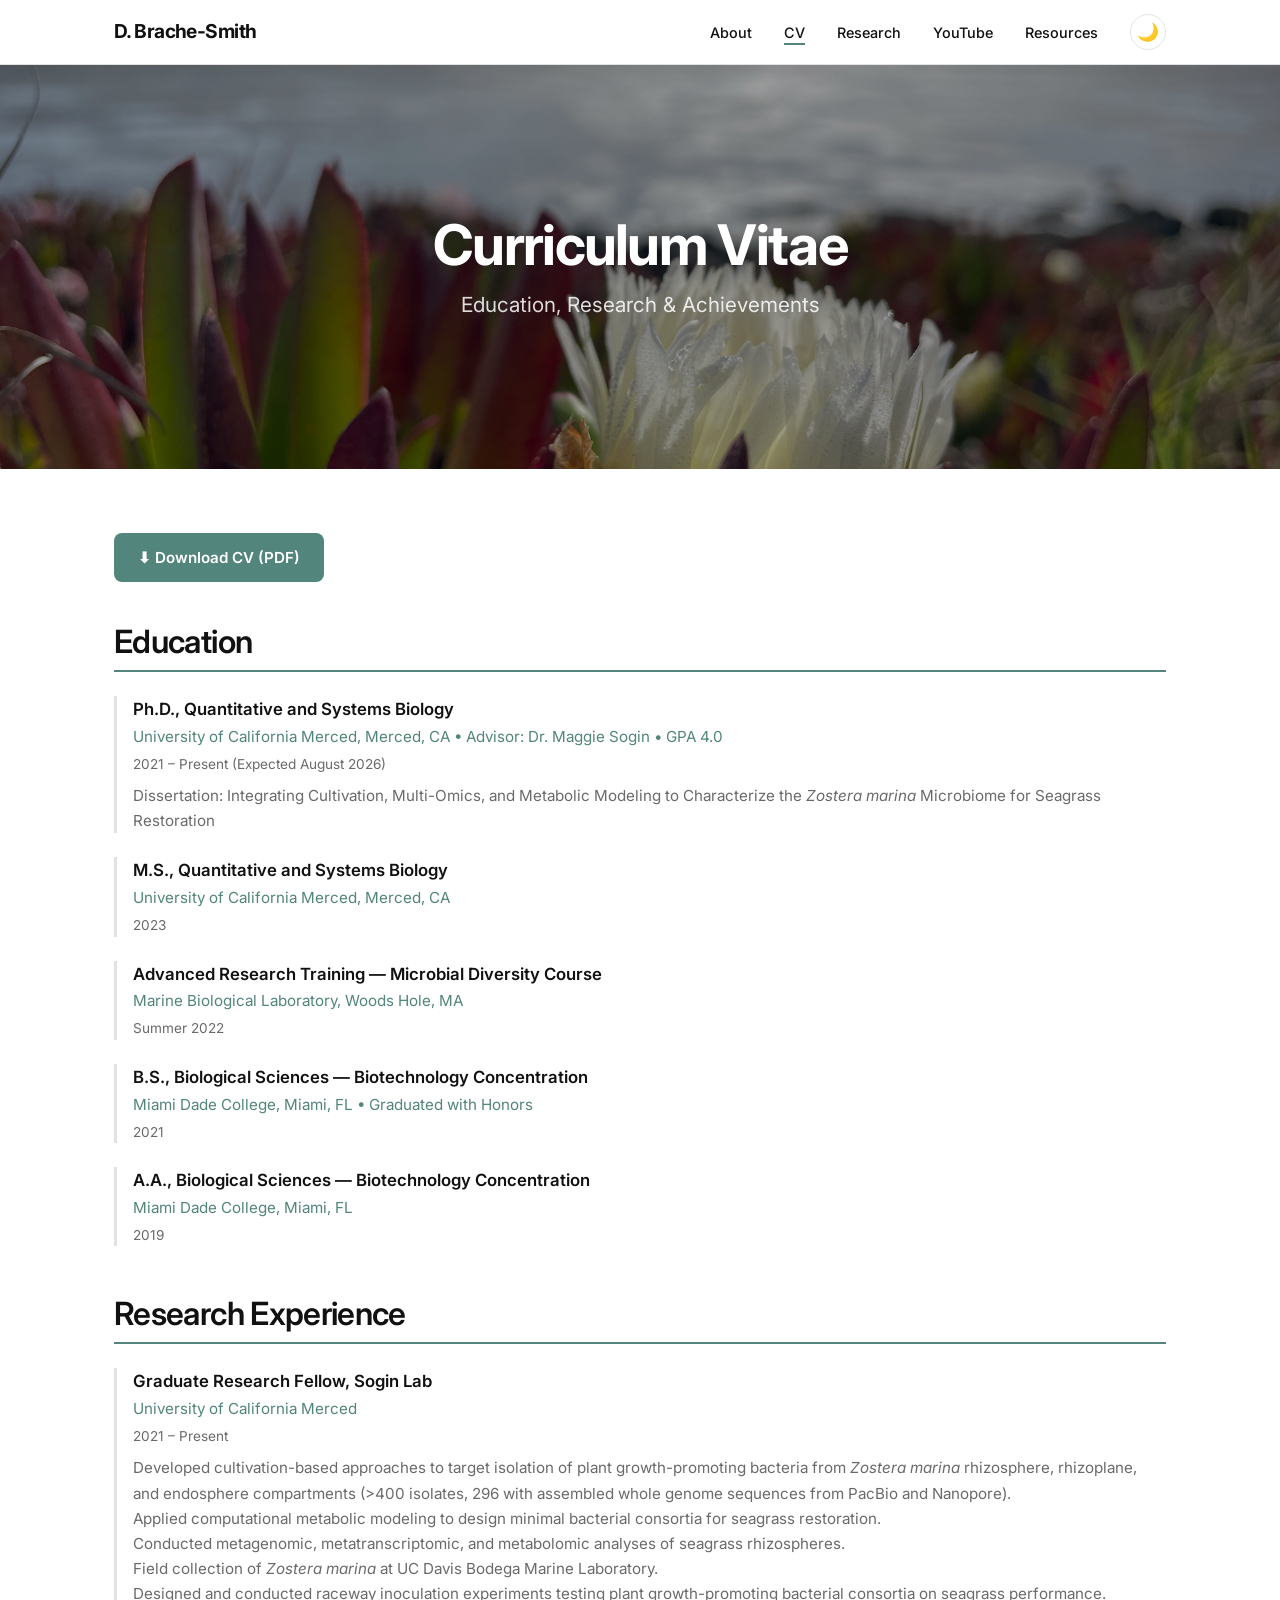
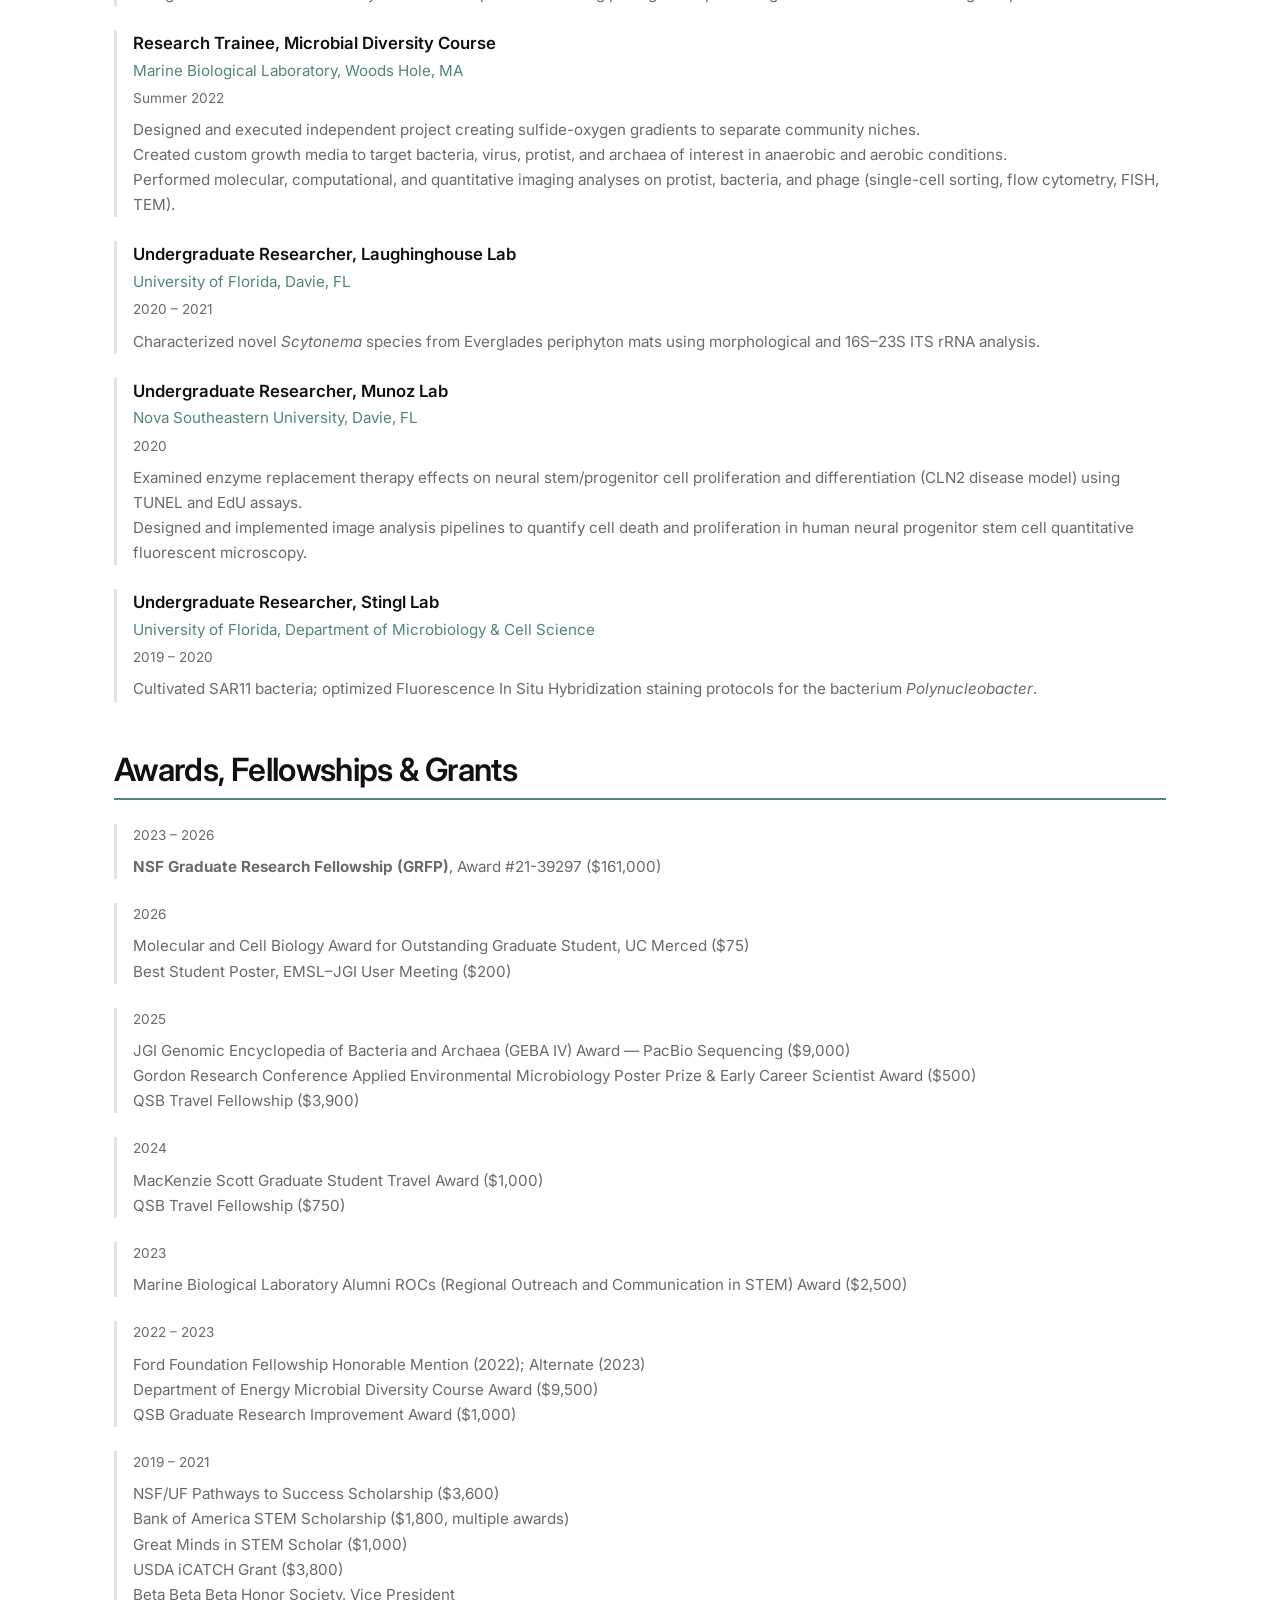
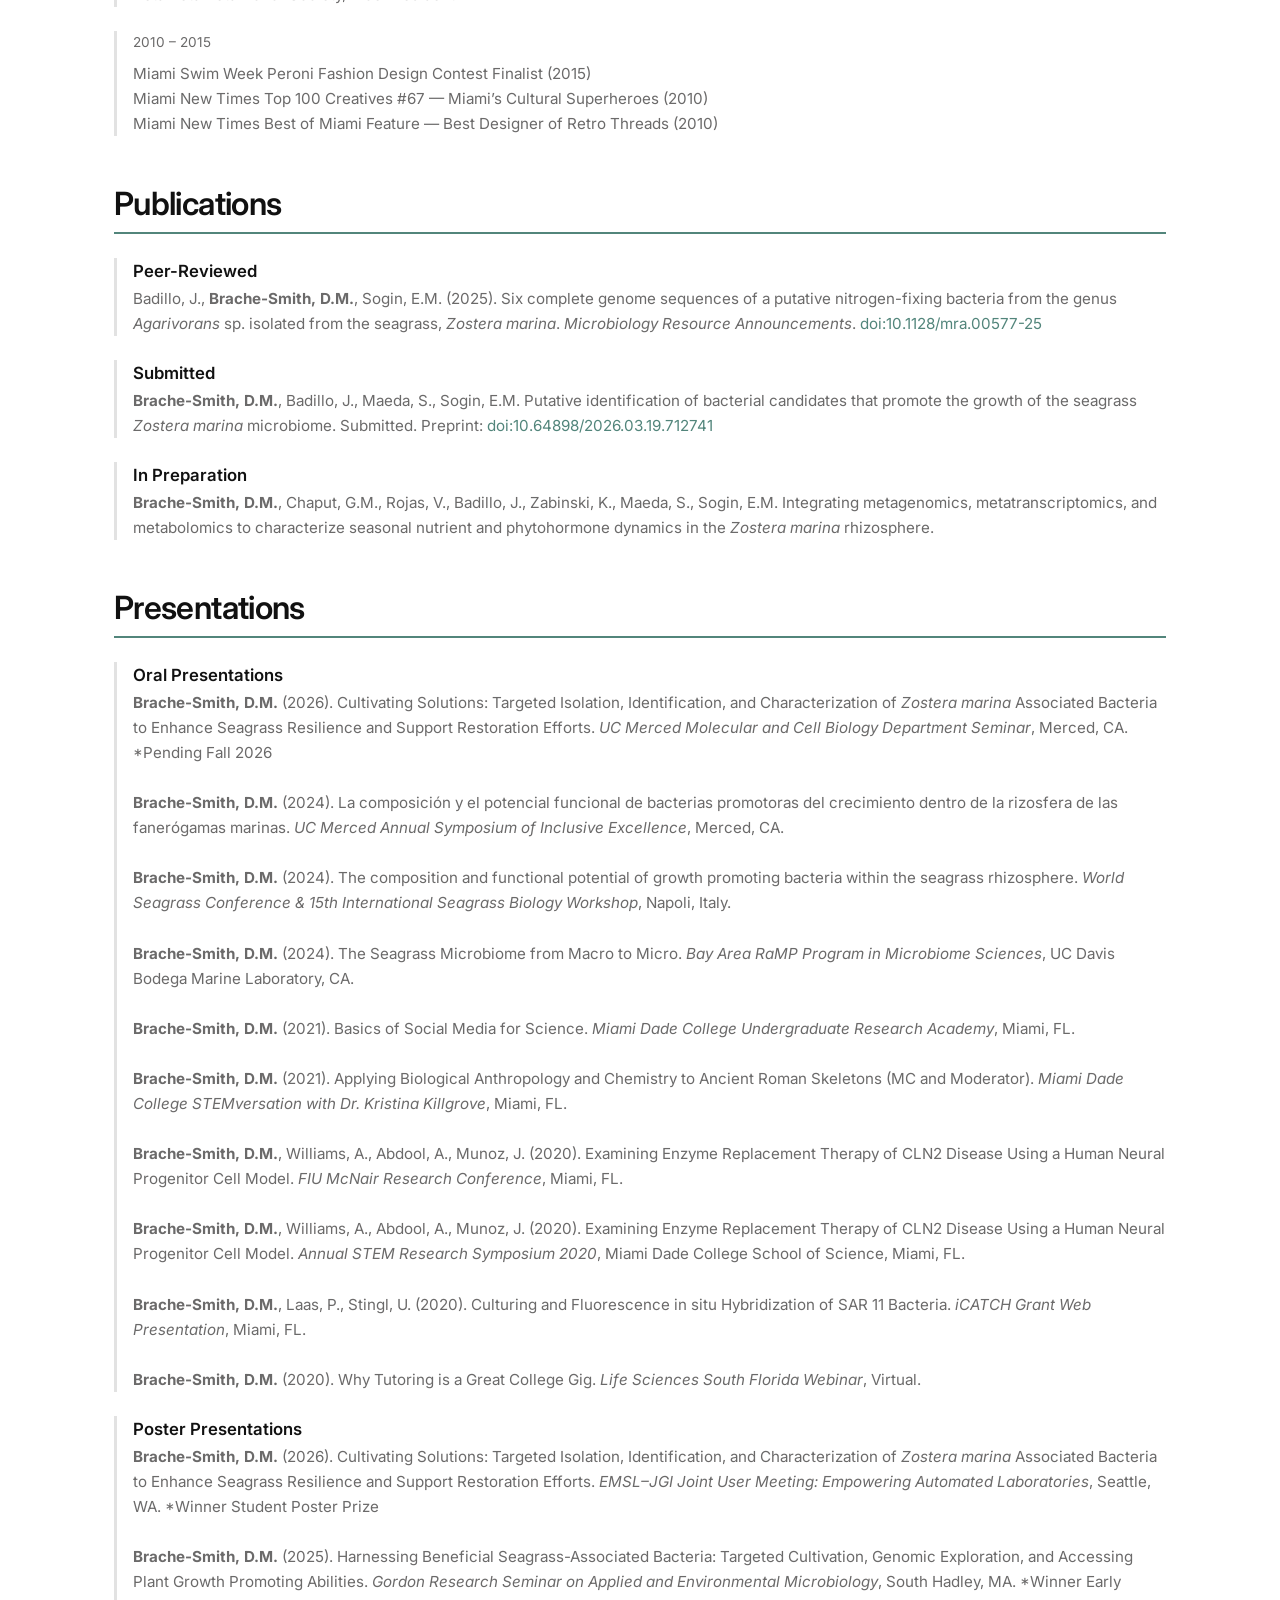
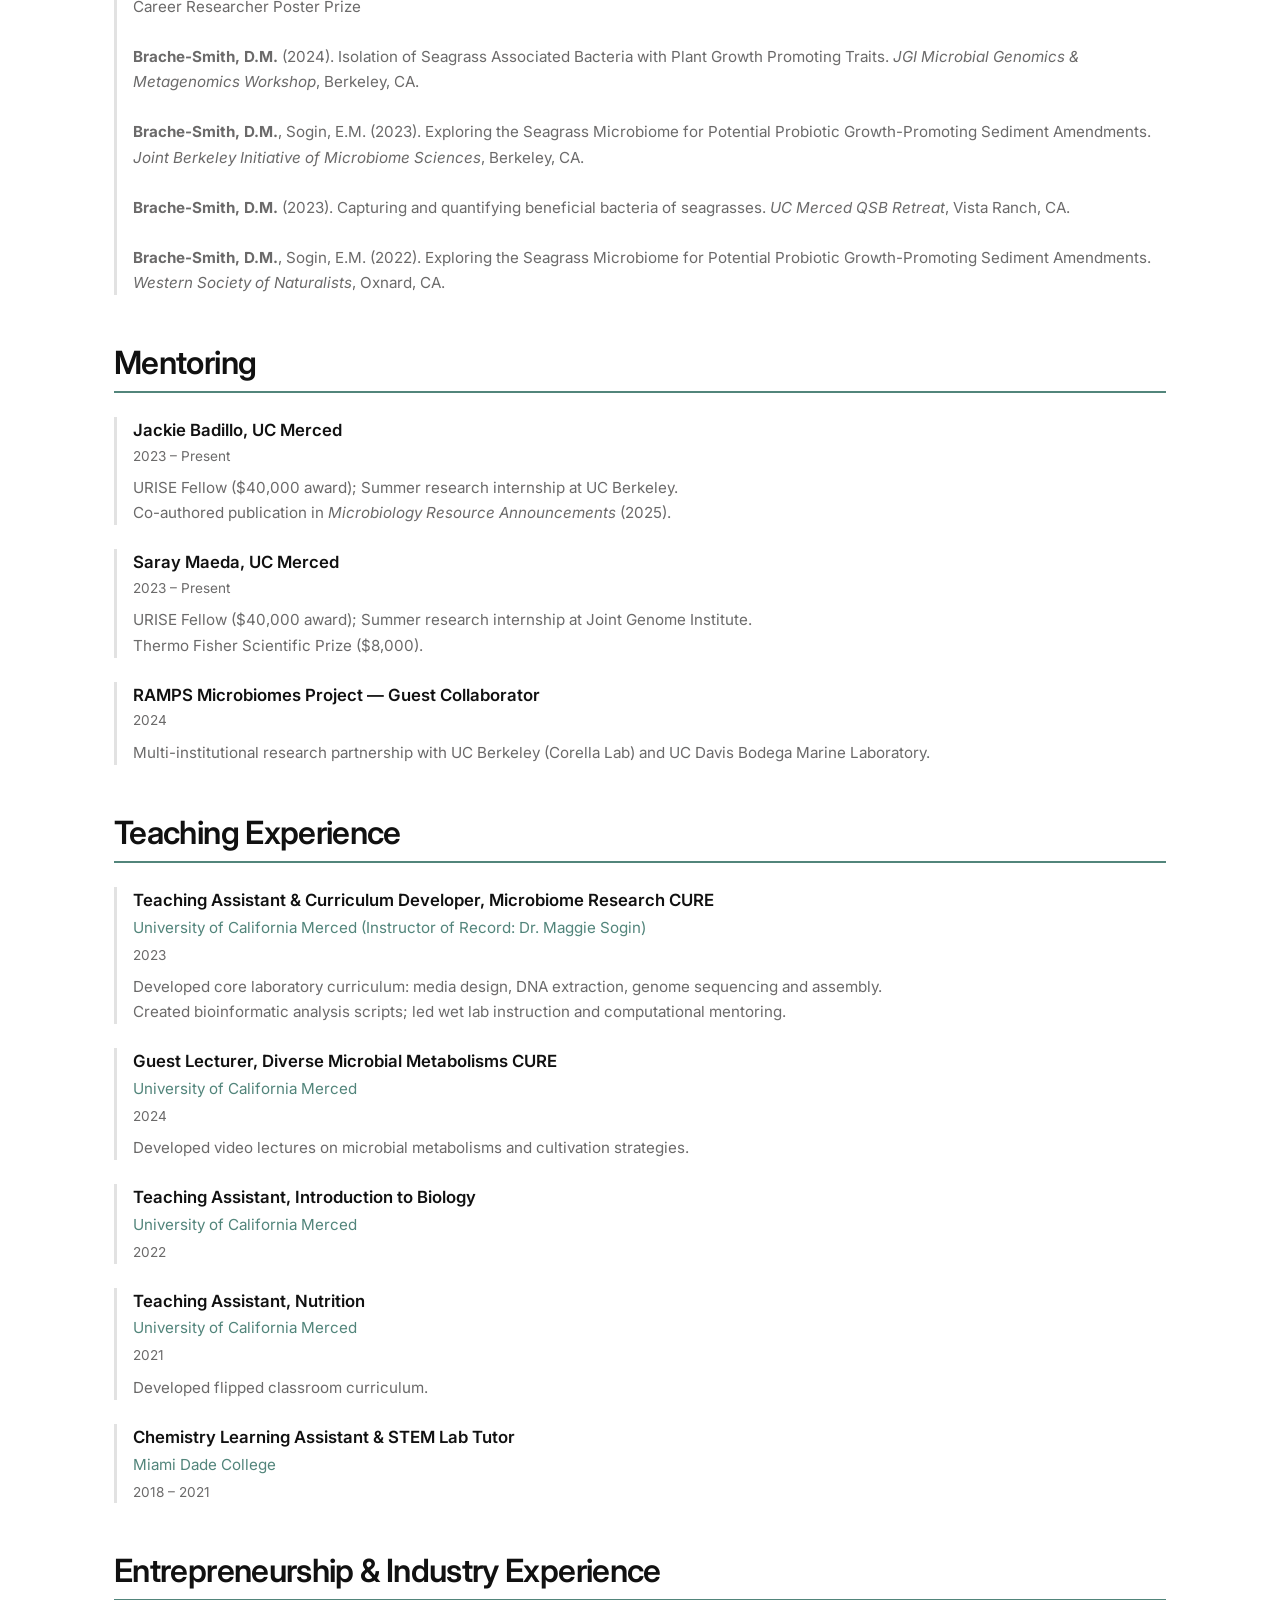
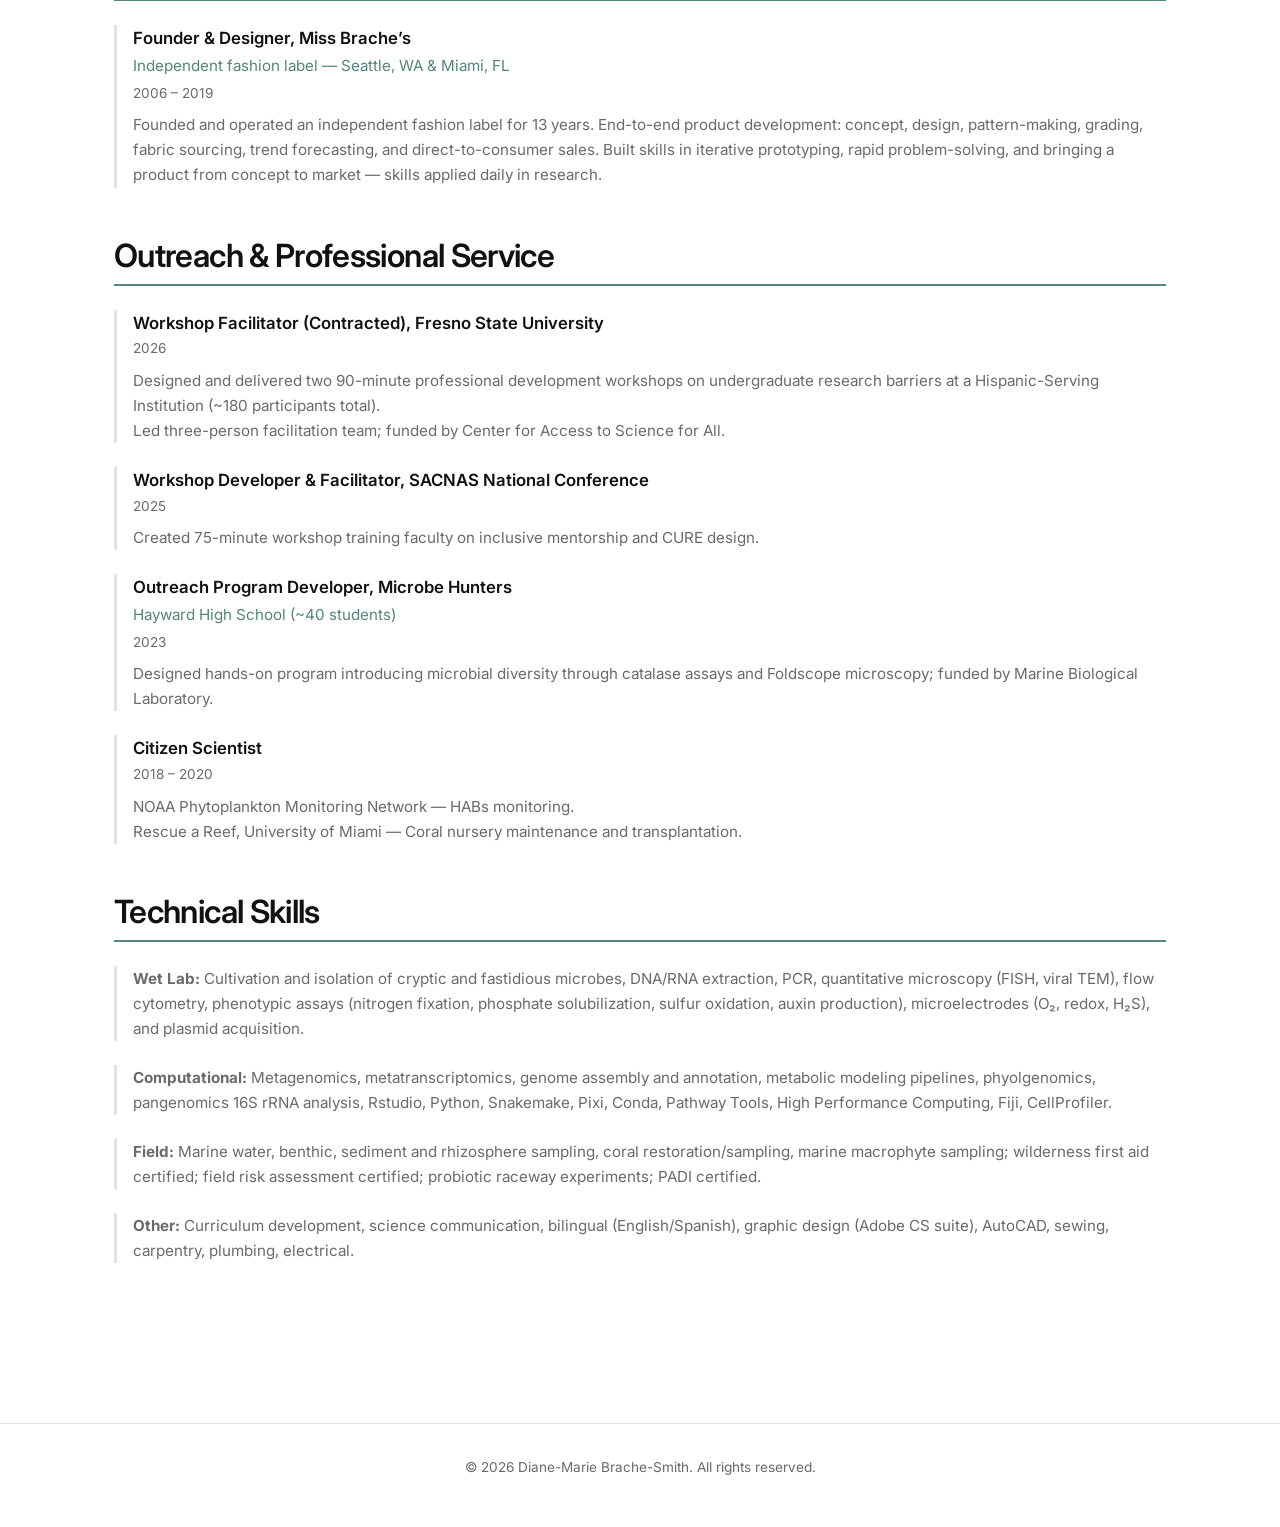
==== commit c94d5070: "Update CV to 2026 version Refresh education, research, awards, publications, presentations, mentorin" ====
--- a/cv.html
+++ b/cv.html
@@ -54,375 +54,385 @@
         <h2>Education</h2>
 
         <div class="cv-entry">
-          <div class="cv-entry__title">Ph.D. Student &mdash; Quantitative Systems Biology</div>
-          <div class="cv-entry__subtitle">Department of Molecular and Cellular Biology, University of California Merced &bull; Sogin Lab &bull; GPA 4.0</div>
+          <div class="cv-entry__title">Ph.D., Quantitative and Systems Biology</div>
+          <div class="cv-entry__subtitle">University of California Merced, Merced, CA &bull; Advisor: Dr. Maggie Sogin &bull; GPA 4.0</div>
+          <div class="cv-entry__date">2021 &ndash; Present (Expected August 2026)</div>
+          <p class="cv-entry__description">
+            Dissertation: Integrating Cultivation, Multi-Omics, and Metabolic Modeling to Characterize the <em>Zostera marina</em> Microbiome for Seagrass Restoration
+          </p>
+        </div>
+
+        <div class="cv-entry">
+          <div class="cv-entry__title">M.S., Quantitative and Systems Biology</div>
+          <div class="cv-entry__subtitle">University of California Merced, Merced, CA</div>
+          <div class="cv-entry__date">2023</div>
+        </div>
+
+        <div class="cv-entry">
+          <div class="cv-entry__title">Advanced Research Training &mdash; Microbial Diversity Course</div>
+          <div class="cv-entry__subtitle">Marine Biological Laboratory, Woods Hole, MA</div>
+          <div class="cv-entry__date">Summer 2022</div>
+        </div>
+
+        <div class="cv-entry">
+          <div class="cv-entry__title">B.S., Biological Sciences &mdash; Biotechnology Concentration</div>
+          <div class="cv-entry__subtitle">Miami Dade College, Miami, FL &bull; Graduated with Honors</div>
+          <div class="cv-entry__date">2021</div>
+        </div>
+
+        <div class="cv-entry">
+          <div class="cv-entry__title">A.A., Biological Sciences &mdash; Biotechnology Concentration</div>
+          <div class="cv-entry__subtitle">Miami Dade College, Miami, FL</div>
+          <div class="cv-entry__date">2019</div>
+        </div>
+      </div>
+
+      <!-- Research Experience -->
+      <div class="cv-section">
+        <h2>Research Experience</h2>
+
+        <div class="cv-entry">
+          <div class="cv-entry__title">Graduate Research Fellow, Sogin Lab</div>
+          <div class="cv-entry__subtitle">University of California Merced</div>
           <div class="cv-entry__date">2021 &ndash; Present</div>
           <p class="cv-entry__description">
-            Marine Microbial Ecologist<br>
-            Thesis: Integrating Cultivation, Multi-Omics, and Metabolic Modeling to Characterize the <em>Zostera marina</em> Microbiome for Seagrass Restoration
-          </p>
-        </div>
-
-        <div class="cv-entry">
-          <div class="cv-entry__title">Advanced Research Training &mdash; Microbial Diversity</div>
-          <div class="cv-entry__subtitle">The University of Chicago&rsquo;s Marine Biological Laboratory, Woods Hole, MA</div>
-          <div class="cv-entry__date">June 2022 &ndash; August 2022</div>
-        </div>
-
-        <div class="cv-entry">
-          <div class="cv-entry__title">B.S. in Biological Science &mdash; Biotechnology Concentration</div>
-          <div class="cv-entry__subtitle">Miami Dade College, Miami, FL &bull; GPA 3.64 &bull; Graduated with Honors</div>
+            Developed cultivation-based approaches to target isolation of plant growth-promoting bacteria from <em>Zostera marina</em> rhizosphere, rhizoplane, and endosphere compartments (&gt;400 isolates, 296 with assembled whole genome sequences from PacBio and Nanopore).<br>
+            Applied computational metabolic modeling to design minimal bacterial consortia for seagrass restoration.<br>
+            Conducted metagenomic, metatranscriptomic, and metabolomic analyses of seagrass rhizospheres.<br>
+            Field collection of <em>Zostera marina</em> at UC Davis Bodega Marine Laboratory.<br>
+            Designed and conducted raceway inoculation experiments testing plant growth-promoting bacterial consortia on seagrass performance.
+          </p>
+        </div>
+
+        <div class="cv-entry">
+          <div class="cv-entry__title">Research Trainee, Microbial Diversity Course</div>
+          <div class="cv-entry__subtitle">Marine Biological Laboratory, Woods Hole, MA</div>
+          <div class="cv-entry__date">Summer 2022</div>
+          <p class="cv-entry__description">
+            Designed and executed independent project creating sulfide-oxygen gradients to separate community niches.<br>
+            Created custom growth media to target bacteria, virus, protist, and archaea of interest in anaerobic and aerobic conditions.<br>
+            Performed molecular, computational, and quantitative imaging analyses on protist, bacteria, and phage (single-cell sorting, flow cytometry, FISH, TEM).
+          </p>
+        </div>
+
+        <div class="cv-entry">
+          <div class="cv-entry__title">Undergraduate Researcher, Laughinghouse Lab</div>
+          <div class="cv-entry__subtitle">University of Florida, Davie, FL</div>
+          <div class="cv-entry__date">2020 &ndash; 2021</div>
+          <p class="cv-entry__description">
+            Characterized novel <em>Scytonema</em> species from Everglades periphyton mats using morphological and 16S&ndash;23S ITS rRNA analysis.
+          </p>
+        </div>
+
+        <div class="cv-entry">
+          <div class="cv-entry__title">Undergraduate Researcher, Munoz Lab</div>
+          <div class="cv-entry__subtitle">Nova Southeastern University, Davie, FL</div>
+          <div class="cv-entry__date">2020</div>
+          <p class="cv-entry__description">
+            Examined enzyme replacement therapy effects on neural stem/progenitor cell proliferation and differentiation (CLN2 disease model) using TUNEL and EdU assays.<br>
+            Designed and implemented image analysis pipelines to quantify cell death and proliferation in human neural progenitor stem cell quantitative fluorescent microscopy.
+          </p>
+        </div>
+
+        <div class="cv-entry">
+          <div class="cv-entry__title">Undergraduate Researcher, Stingl Lab</div>
+          <div class="cv-entry__subtitle">University of Florida, Department of Microbiology &amp; Cell Science</div>
+          <div class="cv-entry__date">2019 &ndash; 2020</div>
+          <p class="cv-entry__description">
+            Cultivated SAR11 bacteria; optimized Fluorescence In Situ Hybridization staining protocols for the bacterium <em>Polynucleobacter</em>.
+          </p>
+        </div>
+      </div>
+
+      <!-- Awards, Fellowships, and Grants -->
+      <div class="cv-section">
+        <h2>Awards, Fellowships &amp; Grants</h2>
+
+        <div class="cv-entry">
+          <div class="cv-entry__date">2023 &ndash; 2026</div>
+          <p class="cv-entry__description">
+            <strong>NSF Graduate Research Fellowship (GRFP)</strong>, Award #21-39297 ($161,000)
+          </p>
+        </div>
+
+        <div class="cv-entry">
+          <div class="cv-entry__date">2026</div>
+          <p class="cv-entry__description">
+            Molecular and Cell Biology Award for Outstanding Graduate Student, UC Merced ($75)<br>
+            Best Student Poster, EMSL&ndash;JGI User Meeting ($200)
+          </p>
+        </div>
+
+        <div class="cv-entry">
+          <div class="cv-entry__date">2025</div>
+          <p class="cv-entry__description">
+            JGI Genomic Encyclopedia of Bacteria and Archaea (GEBA IV) Award &mdash; PacBio Sequencing ($9,000)<br>
+            Gordon Research Conference Applied Environmental Microbiology Poster Prize &amp; Early Career Scientist Award ($500)<br>
+            QSB Travel Fellowship ($3,900)
+          </p>
+        </div>
+
+        <div class="cv-entry">
+          <div class="cv-entry__date">2024</div>
+          <p class="cv-entry__description">
+            MacKenzie Scott Graduate Student Travel Award ($1,000)<br>
+            QSB Travel Fellowship ($750)
+          </p>
+        </div>
+
+        <div class="cv-entry">
+          <div class="cv-entry__date">2023</div>
+          <p class="cv-entry__description">
+            Marine Biological Laboratory Alumni ROCs (Regional Outreach and Communication in STEM) Award ($2,500)
+          </p>
+        </div>
+
+        <div class="cv-entry">
+          <div class="cv-entry__date">2022 &ndash; 2023</div>
+          <p class="cv-entry__description">
+            Ford Foundation Fellowship Honorable Mention (2022); Alternate (2023)<br>
+            Department of Energy Microbial Diversity Course Award ($9,500)<br>
+            QSB Graduate Research Improvement Award ($1,000)
+          </p>
+        </div>
+
+        <div class="cv-entry">
           <div class="cv-entry__date">2019 &ndash; 2021</div>
-        </div>
-
-        <div class="cv-entry">
-          <div class="cv-entry__title">A.A. in Biological Science &mdash; Biotechnology Concentration</div>
-          <div class="cv-entry__subtitle">Miami Dade College, Miami, FL</div>
-          <div class="cv-entry__date">2017 &ndash; 2019</div>
-        </div>
-      </div>
-
-      <!-- Research Experience -->
-      <div class="cv-section">
-        <h2>Research Experience</h2>
-
-        <div class="cv-entry">
-          <div class="cv-entry__title">PhD Candidate</div>
-          <div class="cv-entry__subtitle">University of California Merced, CA</div>
-          <div class="cv-entry__date">August 2021 &ndash; Present</div>
-          <p class="cv-entry__description">
-            Field collection of <em>Zostera marina</em> sediments and rhizosphere at Bodega Bay.
-            DNA/RNA extraction protocol optimization. Metagenomic and metatranscriptomic analysis of marine rhizospheres.
-            Development of culturomics methods. Undergraduate mentor.
-          </p>
-        </div>
-
-        <div class="cv-entry">
-          <div class="cv-entry__title">Research Trainee</div>
-          <div class="cv-entry__subtitle">The University of Chicago&rsquo;s Marine Biological Laboratory, Woods Hole, MA</div>
-          <div class="cv-entry__date">June 2022 &ndash; August 2022</div>
-          <p class="cv-entry__description">
-            Created a sulfide-oxygen gradient to reassemble community separated niches.
-            Cultivated and isolated diverse microorganisms. Molecular and computational analyses on microorganisms and viruses.
-            Quantitative imaging (FISH, TEM).
-          </p>
-        </div>
-
-        <div class="cv-entry">
-          <div class="cv-entry__title">Undergraduate Student Researcher</div>
-          <div class="cv-entry__subtitle">University of Florida, Davie, FL &mdash; Laughinghouse Lab</div>
-          <div class="cv-entry__date">January 2021 &ndash; May 2021</div>
-          <p class="cv-entry__description">
-            Described novel species composing Everglades periphyton mats (<em>Scytonema</em> sp. BLCC-F200 and BLCC-F213).
-            Isolation of heterocytous cyanobacteria, morphological and 16S rRNA molecular analysis,
-            ITS secondary structure analysis, PCR for toxin genes, plasmid cloning.
-          </p>
-        </div>
-
-        <div class="cv-entry">
-          <div class="cv-entry__title">Undergraduate Student Researcher</div>
-          <div class="cv-entry__subtitle">Nova Southeastern University, Davie, FL &mdash; Munoz Lab</div>
-          <div class="cv-entry__date">May 2020 &ndash; August 2020</div>
-          <p class="cv-entry__description">
-            Examined enzyme effects on proliferation, differentiation, and survival in neural stem/progenitor cells.
-            Improved cell counting protocols using CellProfiler. Maintained human neural progenitor cell lines.
-          </p>
-        </div>
-
-        <div class="cv-entry">
-          <div class="cv-entry__title">Undergraduate Student Researcher</div>
-          <div class="cv-entry__subtitle">University of Florida, Dep. of Microbiology &amp; Cell Science, Davie, FL &mdash; Stingl Lab</div>
-          <div class="cv-entry__date">August 2019 &ndash; May 2020</div>
-          <p class="cv-entry__description">
-            Culturing of SAR11 bacteria. Streamlined FISH staining protocols for <em>Polynucleobacter</em>.
-            Flow cytometry. Cell counting. Instructed postgraduate students on FISH protocols.
-          </p>
-        </div>
-
-        <div class="cv-entry">
-          <div class="cv-entry__title">Undergraduate Student Researcher</div>
-          <div class="cv-entry__subtitle">Miami Dade College North Campus, Miami, FL &mdash; Dr. Selwyn Williams</div>
-          <div class="cv-entry__date">August 2019 &ndash; December 2019</div>
-          <p class="cv-entry__description">
-            Genotoxicity testing of Wagner Creek/Seybold Canal waterway in central Miami.
-            Ames Test assays and water quality testing.
-          </p>
-        </div>
-
-        <div class="cv-entry">
-          <div class="cv-entry__title">Undergraduate Student Researcher</div>
-          <div class="cv-entry__subtitle">Miami Dade College Kendall Campus, FL &mdash; Dr. Juan Prieto-Valdez</div>
-          <div class="cv-entry__date">January 2019 &ndash; May 2019</div>
-          <p class="cv-entry__description">
-            Development and implementation of methane seawater observation tank.
-            Observations on the behavior of methane bubbles in seawater.
-          </p>
-        </div>
-      </div>
-
-      <!-- Manuscripts -->
-      <div class="cv-section">
-        <h2>Manuscripts</h2>
-
-        <div class="cv-entry">
-          <div class="cv-entry__title">Published</div>
-          <p class="cv-entry__description">
-            Badillo, J., <strong>Brache-Smith, D.M.</strong>, Sogin, E.M., &ldquo;Six complete genome sequences of a putative nitrogen-fixing bacteria from the genus <em>Agarivorans</em> sp. isolated from the seagrass, <em>Zostera marina</em>&rdquo;, <em>Microbiology Resource Announcements</em>, 2025.
+          <p class="cv-entry__description">
+            NSF/UF Pathways to Success Scholarship ($3,600)<br>
+            Bank of America STEM Scholarship ($1,800, multiple awards)<br>
+            Great Minds in STEM Scholar ($1,000)<br>
+            USDA iCATCH Grant ($3,800)<br>
+            Beta Beta Beta Honor Society, Vice President
+          </p>
+        </div>
+
+        <div class="cv-entry">
+          <div class="cv-entry__date">2010 &ndash; 2015</div>
+          <p class="cv-entry__description">
+            Miami Swim Week Peroni Fashion Design Contest Finalist (2015)<br>
+            Miami New Times Top 100 Creatives #67 &mdash; Miami&rsquo;s Cultural Superheroes (2010)<br>
+            Miami New Times Best of Miami Feature &mdash; Best Designer of Retro Threads (2010)
+          </p>
+        </div>
+      </div>
+
+      <!-- Publications -->
+      <div class="cv-section">
+        <h2>Publications</h2>
+
+        <div class="cv-entry">
+          <div class="cv-entry__title">Peer-Reviewed</div>
+          <p class="cv-entry__description">
+            Badillo, J., <strong>Brache-Smith, D.M.</strong>, Sogin, E.M. (2025). Six complete genome sequences of a putative nitrogen-fixing bacteria from the genus <em>Agarivorans</em> sp. isolated from the seagrass, <em>Zostera marina</em>. <em>Microbiology Resource Announcements</em>.
             <a href="https://doi.org/10.1128/mra.00577-25" target="_blank" rel="noopener">doi:10.1128/mra.00577-25</a>
           </p>
         </div>
 
         <div class="cv-entry">
+          <div class="cv-entry__title">Submitted</div>
+          <p class="cv-entry__description">
+            <strong>Brache-Smith, D.M.</strong>, Badillo, J., Maeda, S., Sogin, E.M. Putative identification of bacterial candidates that promote the growth of the seagrass <em>Zostera marina</em> microbiome. Submitted.
+            Preprint: <a href="https://doi.org/10.64898/2026.03.19.712741" target="_blank" rel="noopener">doi:10.64898/2026.03.19.712741</a>
+          </p>
+        </div>
+
+        <div class="cv-entry">
           <div class="cv-entry__title">In Preparation</div>
           <p class="cv-entry__description">
-            <strong>Brache-Smith, D.M.</strong>, Badillo, J., Maeda, S., Sogin, E.M., &ldquo;Cultivating Solutions: Targeted Isolation and Characterization of <em>Zostera marina</em> Associated Bacteria to Support Seagrass Growth.&rdquo;
-          </p>
-        </div>
-      </div>
-
-      <!-- Grants, Awards and Recognitions -->
-      <div class="cv-section">
-        <h2>Grants, Awards &amp; Recognitions</h2>
-
-        <div class="cv-entry">
+            <strong>Brache-Smith, D.M.</strong>, Chaput, G.M., Rojas, V., Badillo, J., Zabinski, K., Maeda, S., Sogin, E.M. Integrating metagenomics, metatranscriptomics, and metabolomics to characterize seasonal nutrient and phytohormone dynamics in the <em>Zostera marina</em> rhizosphere.
+          </p>
+        </div>
+      </div>
+
+      <!-- Presentations -->
+      <div class="cv-section">
+        <h2>Presentations</h2>
+
+        <div class="cv-entry">
+          <div class="cv-entry__title">Oral Presentations</div>
+          <p class="cv-entry__description">
+            <strong>Brache-Smith, D.M.</strong> (2026). Cultivating Solutions: Targeted Isolation, Identification, and Characterization of <em>Zostera marina</em> Associated Bacteria to Enhance Seagrass Resilience and Support Restoration Efforts. <em>UC Merced Molecular and Cell Biology Department Seminar</em>, Merced, CA. *Pending Fall 2026<br><br>
+            <strong>Brache-Smith, D.M.</strong> (2024). La composici&oacute;n y el potencial funcional de bacterias promotoras del crecimiento dentro de la rizosfera de las faner&oacute;gamas marinas. <em>UC Merced Annual Symposium of Inclusive Excellence</em>, Merced, CA.<br><br>
+            <strong>Brache-Smith, D.M.</strong> (2024). The composition and functional potential of growth promoting bacteria within the seagrass rhizosphere. <em>World Seagrass Conference &amp; 15th International Seagrass Biology Workshop</em>, Napoli, Italy.<br><br>
+            <strong>Brache-Smith, D.M.</strong> (2024). The Seagrass Microbiome from Macro to Micro. <em>Bay Area RaMP Program in Microbiome Sciences</em>, UC Davis Bodega Marine Laboratory, CA.<br><br>
+            <strong>Brache-Smith, D.M.</strong> (2021). Basics of Social Media for Science. <em>Miami Dade College Undergraduate Research Academy</em>, Miami, FL.<br><br>
+            <strong>Brache-Smith, D.M.</strong> (2021). Applying Biological Anthropology and Chemistry to Ancient Roman Skeletons (MC and Moderator). <em>Miami Dade College STEMversation with Dr. Kristina Killgrove</em>, Miami, FL.<br><br>
+            <strong>Brache-Smith, D.M.</strong>, Williams, A., Abdool, A., Munoz, J. (2020). Examining Enzyme Replacement Therapy of CLN2 Disease Using a Human Neural Progenitor Cell Model. <em>FIU McNair Research Conference</em>, Miami, FL.<br><br>
+            <strong>Brache-Smith, D.M.</strong>, Williams, A., Abdool, A., Munoz, J. (2020). Examining Enzyme Replacement Therapy of CLN2 Disease Using a Human Neural Progenitor Cell Model. <em>Annual STEM Research Symposium 2020</em>, Miami Dade College School of Science, Miami, FL.<br><br>
+            <strong>Brache-Smith, D.M.</strong>, Laas, P., Stingl, U. (2020). Culturing and Fluorescence in situ Hybridization of SAR 11 Bacteria. <em>iCATCH Grant Web Presentation</em>, Miami, FL.<br><br>
+            <strong>Brache-Smith, D.M.</strong> (2020). Why Tutoring is a Great College Gig. <em>Life Sciences South Florida Webinar</em>, Virtual.
+          </p>
+        </div>
+
+        <div class="cv-entry">
+          <div class="cv-entry__title">Poster Presentations</div>
+          <p class="cv-entry__description">
+            <strong>Brache-Smith, D.M.</strong> (2026). Cultivating Solutions: Targeted Isolation, Identification, and Characterization of <em>Zostera marina</em> Associated Bacteria to Enhance Seagrass Resilience and Support Restoration Efforts. <em>EMSL&ndash;JGI Joint User Meeting: Empowering Automated Laboratories</em>, Seattle, WA. *Winner Student Poster Prize<br><br>
+            <strong>Brache-Smith, D.M.</strong> (2025). Harnessing Beneficial Seagrass-Associated Bacteria: Targeted Cultivation, Genomic Exploration, and Accessing Plant Growth Promoting Abilities. <em>Gordon Research Seminar on Applied and Environmental Microbiology</em>, South Hadley, MA. *Winner Early Career Researcher Poster Prize<br><br>
+            <strong>Brache-Smith, D.M.</strong> (2024). Isolation of Seagrass Associated Bacteria with Plant Growth Promoting Traits. <em>JGI Microbial Genomics &amp; Metagenomics Workshop</em>, Berkeley, CA.<br><br>
+            <strong>Brache-Smith, D.M.</strong>, Sogin, E.M. (2023). Exploring the Seagrass Microbiome for Potential Probiotic Growth-Promoting Sediment Amendments. <em>Joint Berkeley Initiative of Microbiome Sciences</em>, Berkeley, CA.<br><br>
+            <strong>Brache-Smith, D.M.</strong> (2023). Capturing and quantifying beneficial bacteria of seagrasses. <em>UC Merced QSB Retreat</em>, Vista Ranch, CA.<br><br>
+            <strong>Brache-Smith, D.M.</strong>, Sogin, E.M. (2022). Exploring the Seagrass Microbiome for Potential Probiotic Growth-Promoting Sediment Amendments. <em>Western Society of Naturalists</em>, Oxnard, CA.
+          </p>
+        </div>
+      </div>
+
+      <!-- Mentoring -->
+      <div class="cv-section">
+        <h2>Mentoring</h2>
+
+        <div class="cv-entry">
+          <div class="cv-entry__title">Jackie Badillo, UC Merced</div>
+          <div class="cv-entry__date">2023 &ndash; Present</div>
+          <p class="cv-entry__description">
+            URISE Fellow ($40,000 award); Summer research internship at UC Berkeley.<br>
+            Co-authored publication in <em>Microbiology Resource Announcements</em> (2025).
+          </p>
+        </div>
+
+        <div class="cv-entry">
+          <div class="cv-entry__title">Saray Maeda, UC Merced</div>
+          <div class="cv-entry__date">2023 &ndash; Present</div>
+          <p class="cv-entry__description">
+            URISE Fellow ($40,000 award); Summer research internship at Joint Genome Institute.<br>
+            Thermo Fisher Scientific Prize ($8,000).
+          </p>
+        </div>
+
+        <div class="cv-entry">
+          <div class="cv-entry__title">RAMPS Microbiomes Project &mdash; Guest Collaborator</div>
+          <div class="cv-entry__date">2024</div>
+          <p class="cv-entry__description">
+            Multi-institutional research partnership with UC Berkeley (Corella Lab) and UC Davis Bodega Marine Laboratory.
+          </p>
+        </div>
+      </div>
+
+      <!-- Teaching Experience -->
+      <div class="cv-section">
+        <h2>Teaching Experience</h2>
+
+        <div class="cv-entry">
+          <div class="cv-entry__title">Teaching Assistant &amp; Curriculum Developer, Microbiome Research CURE</div>
+          <div class="cv-entry__subtitle">University of California Merced (Instructor of Record: Dr. Maggie Sogin)</div>
+          <div class="cv-entry__date">2023</div>
+          <p class="cv-entry__description">
+            Developed core laboratory curriculum: media design, DNA extraction, genome sequencing and assembly.<br>
+            Created bioinformatic analysis scripts; led wet lab instruction and computational mentoring.
+          </p>
+        </div>
+
+        <div class="cv-entry">
+          <div class="cv-entry__title">Guest Lecturer, Diverse Microbial Metabolisms CURE</div>
+          <div class="cv-entry__subtitle">University of California Merced</div>
+          <div class="cv-entry__date">2024</div>
+          <p class="cv-entry__description">
+            Developed video lectures on microbial metabolisms and cultivation strategies.
+          </p>
+        </div>
+
+        <div class="cv-entry">
+          <div class="cv-entry__title">Teaching Assistant, Introduction to Biology</div>
+          <div class="cv-entry__subtitle">University of California Merced</div>
+          <div class="cv-entry__date">2022</div>
+        </div>
+
+        <div class="cv-entry">
+          <div class="cv-entry__title">Teaching Assistant, Nutrition</div>
+          <div class="cv-entry__subtitle">University of California Merced</div>
+          <div class="cv-entry__date">2021</div>
+          <p class="cv-entry__description">
+            Developed flipped classroom curriculum.
+          </p>
+        </div>
+
+        <div class="cv-entry">
+          <div class="cv-entry__title">Chemistry Learning Assistant &amp; STEM Lab Tutor</div>
+          <div class="cv-entry__subtitle">Miami Dade College</div>
+          <div class="cv-entry__date">2018 &ndash; 2021</div>
+        </div>
+      </div>
+
+      <!-- Entrepreneurship & Industry Experience -->
+      <div class="cv-section">
+        <h2>Entrepreneurship &amp; Industry Experience</h2>
+
+        <div class="cv-entry">
+          <div class="cv-entry__title">Founder &amp; Designer, Miss Brache&rsquo;s</div>
+          <div class="cv-entry__subtitle">Independent fashion label &mdash; Seattle, WA &amp; Miami, FL</div>
+          <div class="cv-entry__date">2006 &ndash; 2019</div>
+          <p class="cv-entry__description">
+            Founded and operated an independent fashion label for 13 years. End-to-end product development: concept, design, pattern-making, grading, fabric sourcing, trend forecasting, and direct-to-consumer sales. Built skills in iterative prototyping, rapid problem-solving, and bringing a product from concept to market &mdash; skills applied daily in research.
+          </p>
+        </div>
+      </div>
+
+      <!-- Outreach and Professional Service -->
+      <div class="cv-section">
+        <h2>Outreach &amp; Professional Service</h2>
+
+        <div class="cv-entry">
+          <div class="cv-entry__title">Workshop Facilitator (Contracted), Fresno State University</div>
+          <div class="cv-entry__date">2026</div>
+          <p class="cv-entry__description">
+            Designed and delivered two 90-minute professional development workshops on undergraduate research barriers at a Hispanic-Serving Institution (~180 participants total).<br>
+            Led three-person facilitation team; funded by Center for Access to Science for All.
+          </p>
+        </div>
+
+        <div class="cv-entry">
+          <div class="cv-entry__title">Workshop Developer &amp; Facilitator, SACNAS National Conference</div>
           <div class="cv-entry__date">2025</div>
           <p class="cv-entry__description">
-            JGI Genomic Encyclopedia of Bacteria and Archaea (GEBA IV) &mdash; Awarded High-Throughput PacBio Sequencing<br>
-            Gordon Research Conference Applied Environmental Microbiology Poster Prize &amp; Early Career Scientist Award ($500)
-          </p>
-        </div>
-
-        <div class="cv-entry">
-          <div class="cv-entry__date">2024</div>
-          <p class="cv-entry__description">
-            MacKenzie Scott Graduate Student Supplemental Travel Award ($1,000)<br>
-            QSB Travel Fellowship ($750)
-          </p>
-        </div>
-
-        <div class="cv-entry">
+            Created 75-minute workshop training faculty on inclusive mentorship and CURE design.
+          </p>
+        </div>
+
+        <div class="cv-entry">
+          <div class="cv-entry__title">Outreach Program Developer, Microbe Hunters</div>
+          <div class="cv-entry__subtitle">Hayward High School (~40 students)</div>
           <div class="cv-entry__date">2023</div>
           <p class="cv-entry__description">
-            <strong>National Science Foundation Graduate Research Fellowship (NSF GRFP)</strong> ($161,000)<br>
-            The Ford Foundation Fellowship Honorable Mention
-          </p>
-        </div>
-
-        <div class="cv-entry">
-          <div class="cv-entry__date">2022</div>
-          <p class="cv-entry__description">
-            The Ford Foundation Fellowship Honorable Mention<br>
-            U.S. Department of Energy Funds for MBL Microbial Diversity Course ($9,500)<br>
-            QSB Graduate Research Improvement Award ($1,000)
-          </p>
-        </div>
-
-        <div class="cv-entry">
-          <div class="cv-entry__date">2021</div>
-          <p class="cv-entry__description">
-            NSF &amp; University of Florida Pathways to Success Scholarship ($3,600)
-          </p>
-        </div>
-
-        <div class="cv-entry">
-          <div class="cv-entry__date">2019 &ndash; 2020</div>
-          <p class="cv-entry__description">
-            Great Minds in STEM Scholar ($1,000)<br>
-            USDA iCATCH Grant Recipient ($3,800)<br>
-            Bank of America STEM Scholarship ($1,800 &times; 2)<br>
-            Beta Beta Beta Honor Society Vice President<br>
-            Dean&rsquo;s List, Miami Dade College (multiple semesters, GPA 3.92&ndash;4.0)
-          </p>
-        </div>
-
-        <div class="cv-entry">
-          <div class="cv-entry__date">2008 &ndash; 2015</div>
-          <p class="cv-entry__description">
-            Miami Swim Week Peroni Fashion Design Contest Finalist (2015)<br>
-            Miami New Times Top 100 Creatives #67 (2010)<br>
-            Miami New Times Best of Miami &mdash; Nominated Best Designer of Retro Threads (2010)<br>
-            Etsy Featured Seller (2008)
-          </p>
-        </div>
-      </div>
-
-      <!-- Teaching & Work Experience -->
-      <div class="cv-section">
-        <h2>Teaching &amp; Work Experience</h2>
-
-        <div class="cv-entry">
-          <div class="cv-entry__title">SACNAS Professional Development Workshop</div>
-          <div class="cv-entry__subtitle">Transforming Undergraduate Research: Improving Course Development and Empowering Mentors</div>
-          <div class="cv-entry__date">October 2025</div>
-          <p class="cv-entry__description">Created 75-minute workshop to train faculty to address barriers in participation in STEM.</p>
-        </div>
-
-        <div class="cv-entry">
-          <div class="cv-entry__title">Microbial Metabolisms Guest Lecture</div>
-          <div class="cv-entry__subtitle">University of California Merced</div>
-          <div class="cv-entry__date">September 2024</div>
-        </div>
-
-        <div class="cv-entry">
-          <div class="cv-entry__title">Microbiome Research CURE Lab Pilot</div>
-          <div class="cv-entry__subtitle">University of California Merced</div>
-          <div class="cv-entry__date">January 2023 &ndash; August 2023</div>
-          <p class="cv-entry__description">
-            Developed a Course-based Undergraduate Research Experience. Designed a Modular Media Lab for cultivating
-            <em>Aiptasia</em>-associated bacteria. Led wet lab components and assisted students with bioinformatics.
-          </p>
-        </div>
-
-        <div class="cv-entry">
-          <div class="cv-entry__title">Diverse Microbial Metabolisms and Growth Media Design CURE</div>
-          <div class="cv-entry__subtitle">University of California Merced &mdash; with Dr. Maggie Sogin</div>
-          <div class="cv-entry__date">January 2023 &ndash; April 2023</div>
-          <p class="cv-entry__description">Assisted instructor of record with course development and materials.</p>
-        </div>
-
-        <div class="cv-entry">
-          <div class="cv-entry__title">Microbe Hunters &mdash; Hayward High School Outreach</div>
-          <div class="cv-entry__subtitle">Funded by MBL, in collaboration with Dr. Fernando Medina (UC Berkeley)</div>
-          <div class="cv-entry__date">February 2023</div>
-          <p class="cv-entry__description">Created outreach program for students using catalase assays and foldscopes.</p>
-        </div>
-
-        <div class="cv-entry">
-          <div class="cv-entry__title">Intro to Biology Teaching Assistant</div>
-          <div class="cv-entry__subtitle">University of California Merced</div>
-          <div class="cv-entry__date">August 2022 &ndash; December 2022</div>
-          <p class="cv-entry__description">Led discussion sections, graded assignments, proctored exams, organized study sessions.</p>
-        </div>
-
-        <div class="cv-entry">
-          <div class="cv-entry__title">Nutrition Teaching Assistant</div>
-          <div class="cv-entry__subtitle">University of California Merced</div>
-          <div class="cv-entry__date">August 2021 &ndash; May 2022</div>
-          <p class="cv-entry__description">Created a flipped classroom curriculum, led discussion sections.</p>
-        </div>
-
-        <div class="cv-entry">
-          <div class="cv-entry__title">Chemistry Learning Assistant</div>
-          <div class="cv-entry__subtitle">Miami Dade College Kendall Campus, FL</div>
-          <div class="cv-entry__date">August 2019 &ndash; May 2021</div>
-          <p class="cv-entry__description">Led General Chemistry recitations. Tutored general, organic, and health sciences chemistry.</p>
-        </div>
-
-        <div class="cv-entry">
-          <div class="cv-entry__title">Biology Laboratory Assistant</div>
-          <div class="cv-entry__subtitle">Miami Dade College North Campus, FL</div>
-          <div class="cv-entry__date">January 2020 &ndash; May 2020</div>
-          <p class="cv-entry__description">Prepared laboratory experiments, coached students during dissections, PCR, gel electrophoresis.</p>
-        </div>
-
-        <div class="cv-entry">
-          <div class="cv-entry__title">Peer Leader &amp; STEM Lab Tutor</div>
-          <div class="cv-entry__subtitle">Miami Dade College Kendall Campus, FL</div>
-          <div class="cv-entry__date">January 2018 &ndash; July 2018</div>
-          <p class="cv-entry__description">Mentored study groups for General Chemistry. Tutored chemistry, algebra, trigonometry, calculus, and biology.</p>
-        </div>
-
-        <div class="cv-entry">
-          <div class="cv-entry__title">Fashion Designer &amp; Pattern Maker</div>
-          <div class="cv-entry__subtitle">Miss Brache&rsquo;s LLC, Seattle, WA &amp; Miami, FL</div>
-          <div class="cv-entry__date">2006 &ndash; 2017</div>
-          <p class="cv-entry__description">
-            Designed clothing lines, made sewing patterns, and bespoke custom orders.
-            Managed website, social media, branding, trade shows, fashion shows, and import/export.
-          </p>
-        </div>
-      </div>
-
-      <!-- Mentorship -->
-      <div class="cv-section">
-        <h2>Mentorship &amp; Student Success</h2>
-
-        <div class="cv-entry">
-          <p class="cv-entry__description">
-            <strong>Jackie Badillo</strong> &mdash; URISE Fellow; $40,000 award plus summer research internship at UC Berkeley<br>
-            <strong>Saray Maeda</strong> &mdash; URISE Fellow; $40,000 award plus summer research internship at JGI; $8,000 Thermo Fisher Scientific Prize<br>
-            <strong>RAMPS Microbiomes Project</strong> (Nov 2024) &mdash; Undergraduate collaborator on multi-institutional research partnership with UC Berkeley (Corella Lab) and UC Davis Bodega Marine Laboratory
-          </p>
-        </div>
-      </div>
-
-      <!-- Volunteer Fieldwork -->
-      <div class="cv-section">
-        <h2>Volunteer Fieldwork</h2>
-
-        <div class="cv-entry">
-          <div class="cv-entry__title">NOAA Phytoplankton Monitoring Network &mdash; Citizen Scientist</div>
-          <div class="cv-entry__subtitle">Miami, FL</div>
-          <div class="cv-entry__date">2019 &ndash; 2020</div>
-          <p class="cv-entry__description">Independently monitored marine phytoplankton and harmful algal blooms (HABs) via bi-weekly microscopic examination.</p>
-        </div>
-
-        <div class="cv-entry">
-          <div class="cv-entry__title">Rescue a Reef &mdash; University of Miami Coral Reef Nursery</div>
-          <div class="cv-entry__subtitle">Biscayne Bay, FL</div>
-          <div class="cv-entry__date">2018 &ndash; 2019</div>
-          <p class="cv-entry__description">Cleaned and fragmented staghorn corals in the underwater nursery for transplantation to wild reefs.</p>
-        </div>
-
-        <div class="cv-entry">
-          <div class="cv-entry__title">Miami Dade College Food Pantry Community Garden</div>
-          <div class="cv-entry__date">2019 &ndash; 2020</div>
-          <p class="cv-entry__description">Garden maintenance, harvesting, and distributing produce to the food pantry.</p>
-        </div>
-
-        <div class="cv-entry">
-          <div class="cv-entry__title">Phyllis Ruth Miller Elementary Landscaping Project</div>
-          <div class="cv-entry__date">2019 &ndash; 2020</div>
-          <p class="cv-entry__description">Quarterly maintenance of butterfly garden and landscaping. Assisted children and adults with horticulture.</p>
-        </div>
-      </div>
-
-      <!-- Selected Presentations -->
-      <div class="cv-section">
-        <h2>Selected Presentations &amp; Posters</h2>
-
-        <div class="cv-entry">
-          <p class="cv-entry__description">
-            <strong>Brache-Smith, D.M.</strong>, &ldquo;Harnessing Beneficial Seagrass-Associated Bacteria: Targeted Cultivation, Genomic Exploration, and Accessing Plant Growth Promoting Abilities.&rdquo; <em>Gordon Research Seminar on Applied and Environmental Microbiology</em>, June 2025, South Hadley, MA.
-          </p>
-        </div>
-
-        <div class="cv-entry">
-          <p class="cv-entry__description">
-            <strong>Brache-Smith, D.M.</strong>, &ldquo;The composition and functional potential of growth promoting bacteria within the seagrass rhizosphere.&rdquo; <em>2024 World Seagrass Conference &amp; 15th International Seagrass Biology Workshop</em>, June 2024, Napoli, Italy.
-          </p>
-        </div>
-
-        <div class="cv-entry">
-          <p class="cv-entry__description">
-            <strong>Brache-Smith, D.M.</strong>, &ldquo;Isolation of Seagrass Associated Bacteria with Plant Growth Promoting Traits.&rdquo; <em>Joint Genome Institute&rsquo;s Microbial Genomics &amp; Metagenomics Workshop</em>, April 2024, Berkeley, CA.
-          </p>
-        </div>
-
-        <div class="cv-entry">
-          <p class="cv-entry__description">
-            <strong>Brache-Smith, D.M.</strong>, Sogin, E.M., &ldquo;Exploring the Seagrass Microbiome for Potential Probiotic Growth-Promoting Sediment Amendments.&rdquo; <em>Joint Berkeley Initiative of Microbiome Sciences</em>, November 2023, Berkeley, CA.
-          </p>
-        </div>
-
-        <div class="cv-entry">
-          <p class="cv-entry__description">
-            <strong>Brache-Smith, D.M.</strong>, Sogin, E.M., &ldquo;Exploring the Seagrass Microbiome for Potential Probiotic Growth-Promoting Sediment Amendments.&rdquo; <em>Western Society of Naturalists</em>, 2022, Oxnard, CA.
-          </p>
-        </div>
-      </div>
-
-      <!-- Professional Development -->
-      <div class="cv-section">
-        <h2>Professional Development</h2>
-
-        <div class="cv-entry">
-          <p class="cv-entry__description">
-            JGI Microbial Genomics &amp; Metagenomics Workshop (2024)<br>
-            Sierra Foothills Advanced Field Safety Training (2023)<br>
-            University Teaching &mdash; Advanced pedagogy course (2022)<br>
-            Teaching and Learning in the Sciences &mdash; 15-week seminar (2022)<br>
-            Mindset and Math Science Achievement &mdash; Dr. Angela White workshop (2020)
+            Designed hands-on program introducing microbial diversity through catalase assays and Foldscope microscopy; funded by Marine Biological Laboratory.
+          </p>
+        </div>
+
+        <div class="cv-entry">
+          <div class="cv-entry__title">Citizen Scientist</div>
+          <div class="cv-entry__date">2018 &ndash; 2020</div>
+          <p class="cv-entry__description">
+            NOAA Phytoplankton Monitoring Network &mdash; HABs monitoring.<br>
+            Rescue a Reef, University of Miami &mdash; Coral nursery maintenance and transplantation.
+          </p>
+        </div>
+      </div>
+
+      <!-- Technical Skills -->
+      <div class="cv-section">
+        <h2>Technical Skills</h2>
+
+        <div class="cv-entry">
+          <p class="cv-entry__description">
+            <strong>Wet Lab:</strong> Cultivation and isolation of cryptic and fastidious microbes, DNA/RNA extraction, PCR, quantitative microscopy (FISH, viral TEM), flow cytometry, phenotypic assays (nitrogen fixation, phosphate solubilization, sulfur oxidation, auxin production), microelectrodes (O&#8322;, redox, H&#8322;S), and plasmid acquisition.
+          </p>
+        </div>
+
+        <div class="cv-entry">
+          <p class="cv-entry__description">
+            <strong>Computational:</strong> Metagenomics, metatranscriptomics, genome assembly and annotation, metabolic modeling pipelines, phyolgenomics, pangenomics 16S rRNA analysis, Rstudio, Python, Snakemake, Pixi, Conda, Pathway Tools, High Performance Computing, Fiji, CellProfiler.
+          </p>
+        </div>
+
+        <div class="cv-entry">
+          <p class="cv-entry__description">
+            <strong>Field:</strong> Marine water, benthic, sediment and rhizosphere sampling, coral restoration/sampling, marine macrophyte sampling;  wilderness first aid certified; field risk assessment certified; probiotic raceway experiments; PADI certified.
+          </p>
+        </div>
+
+        <div class="cv-entry">
+          <p class="cv-entry__description">
+            <strong>Other:</strong> Curriculum development, science communication, bilingual (English/Spanish), graphic design (Adobe CS suite), AutoCAD, sewing, carpentry, plumbing, electrical.
           </p>
         </div>
       </div>
@@ -433,7 +443,7 @@
   <!-- Footer -->
   <footer class="footer">
     <div class="container">
-      <p>&copy; 2025 Diane-Marie Brache-Smith. All rights reserved.</p>
+      <p>&copy; 2026 Diane-Marie Brache-Smith. All rights reserved.</p>
     </div>
   </footer>
 
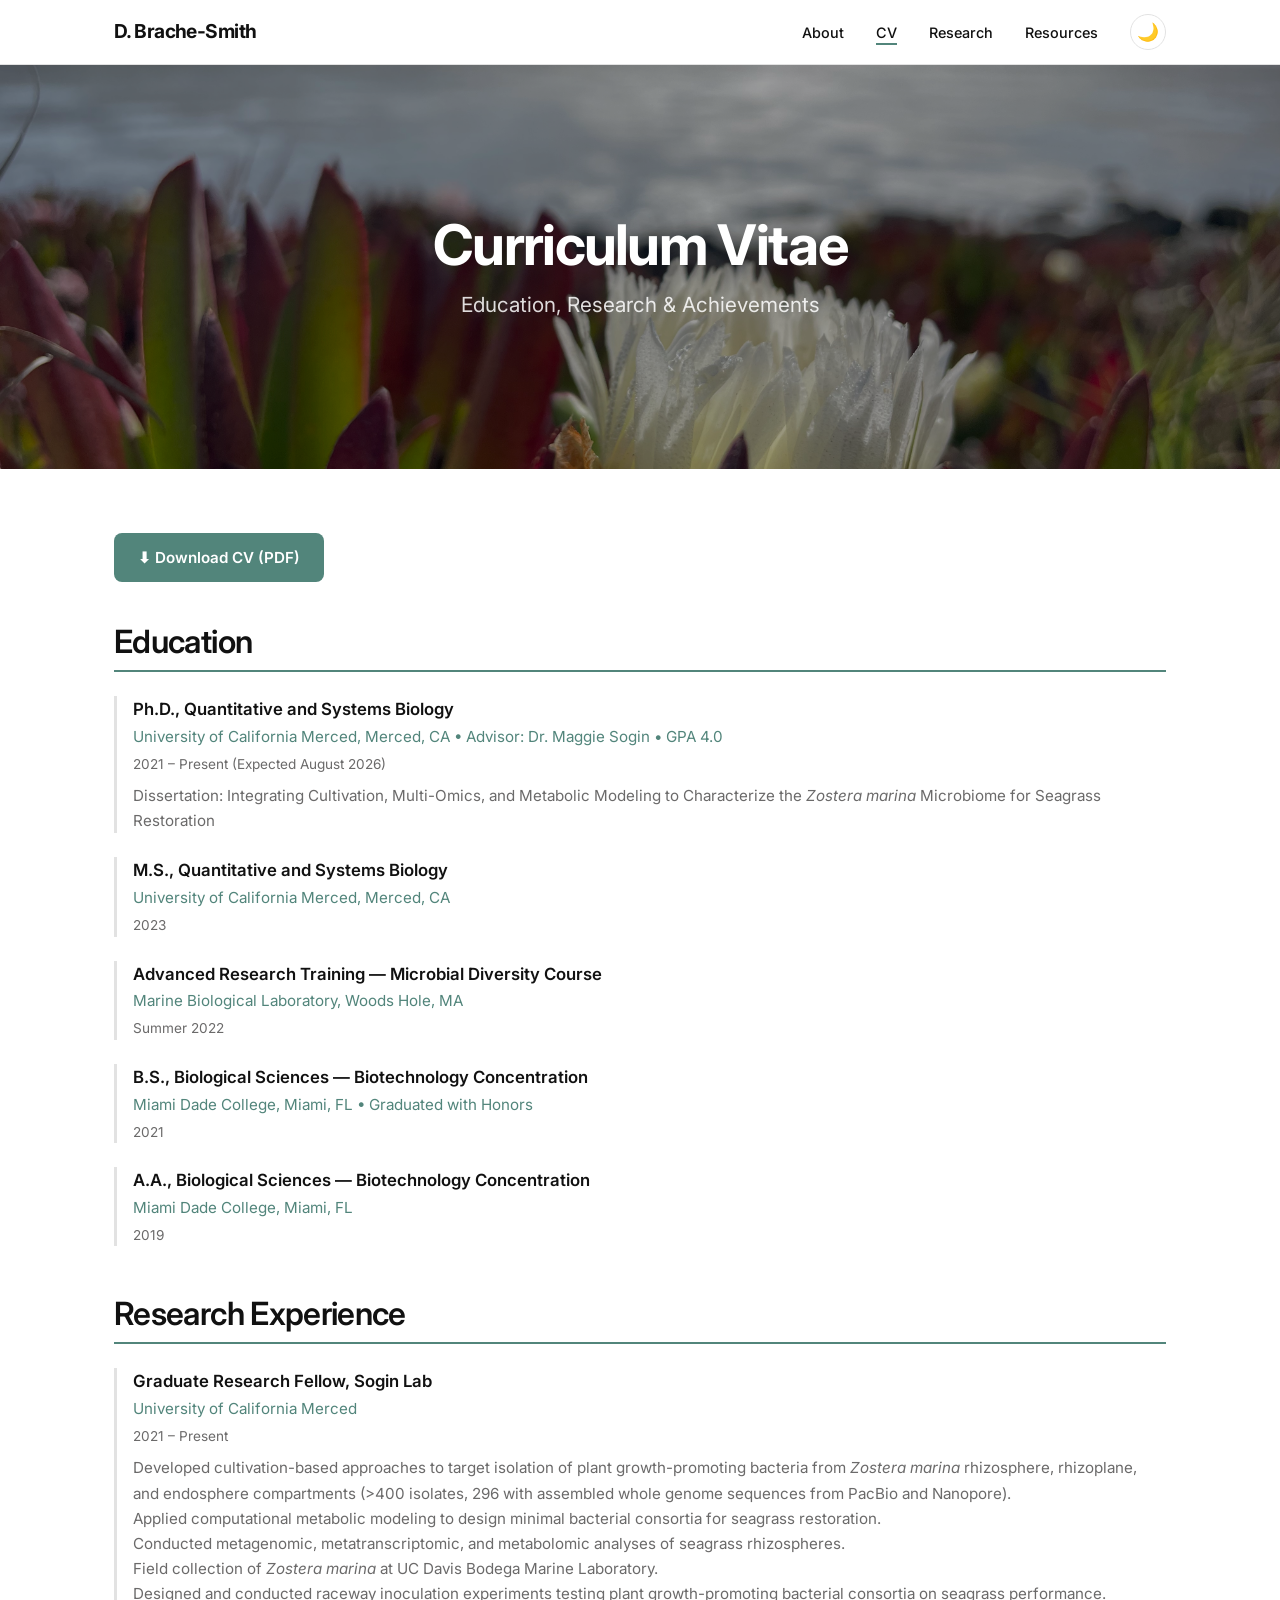
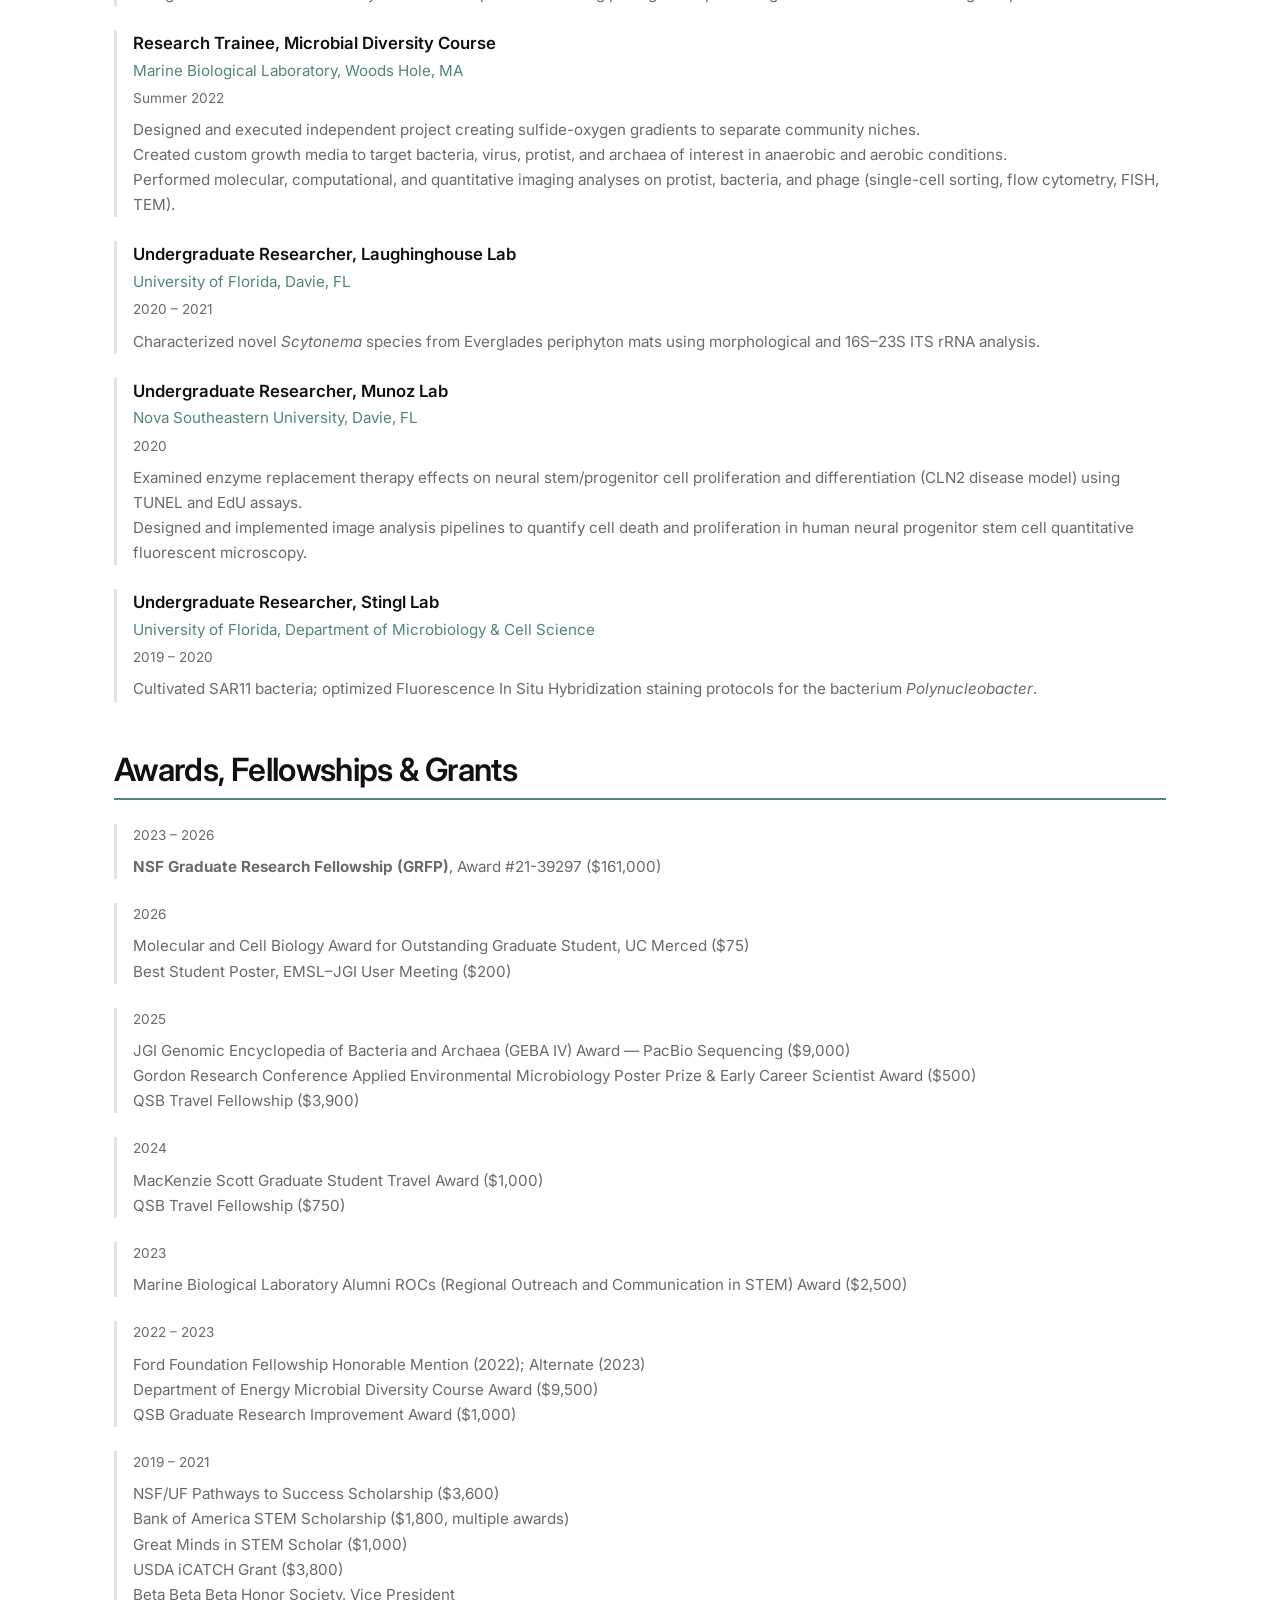
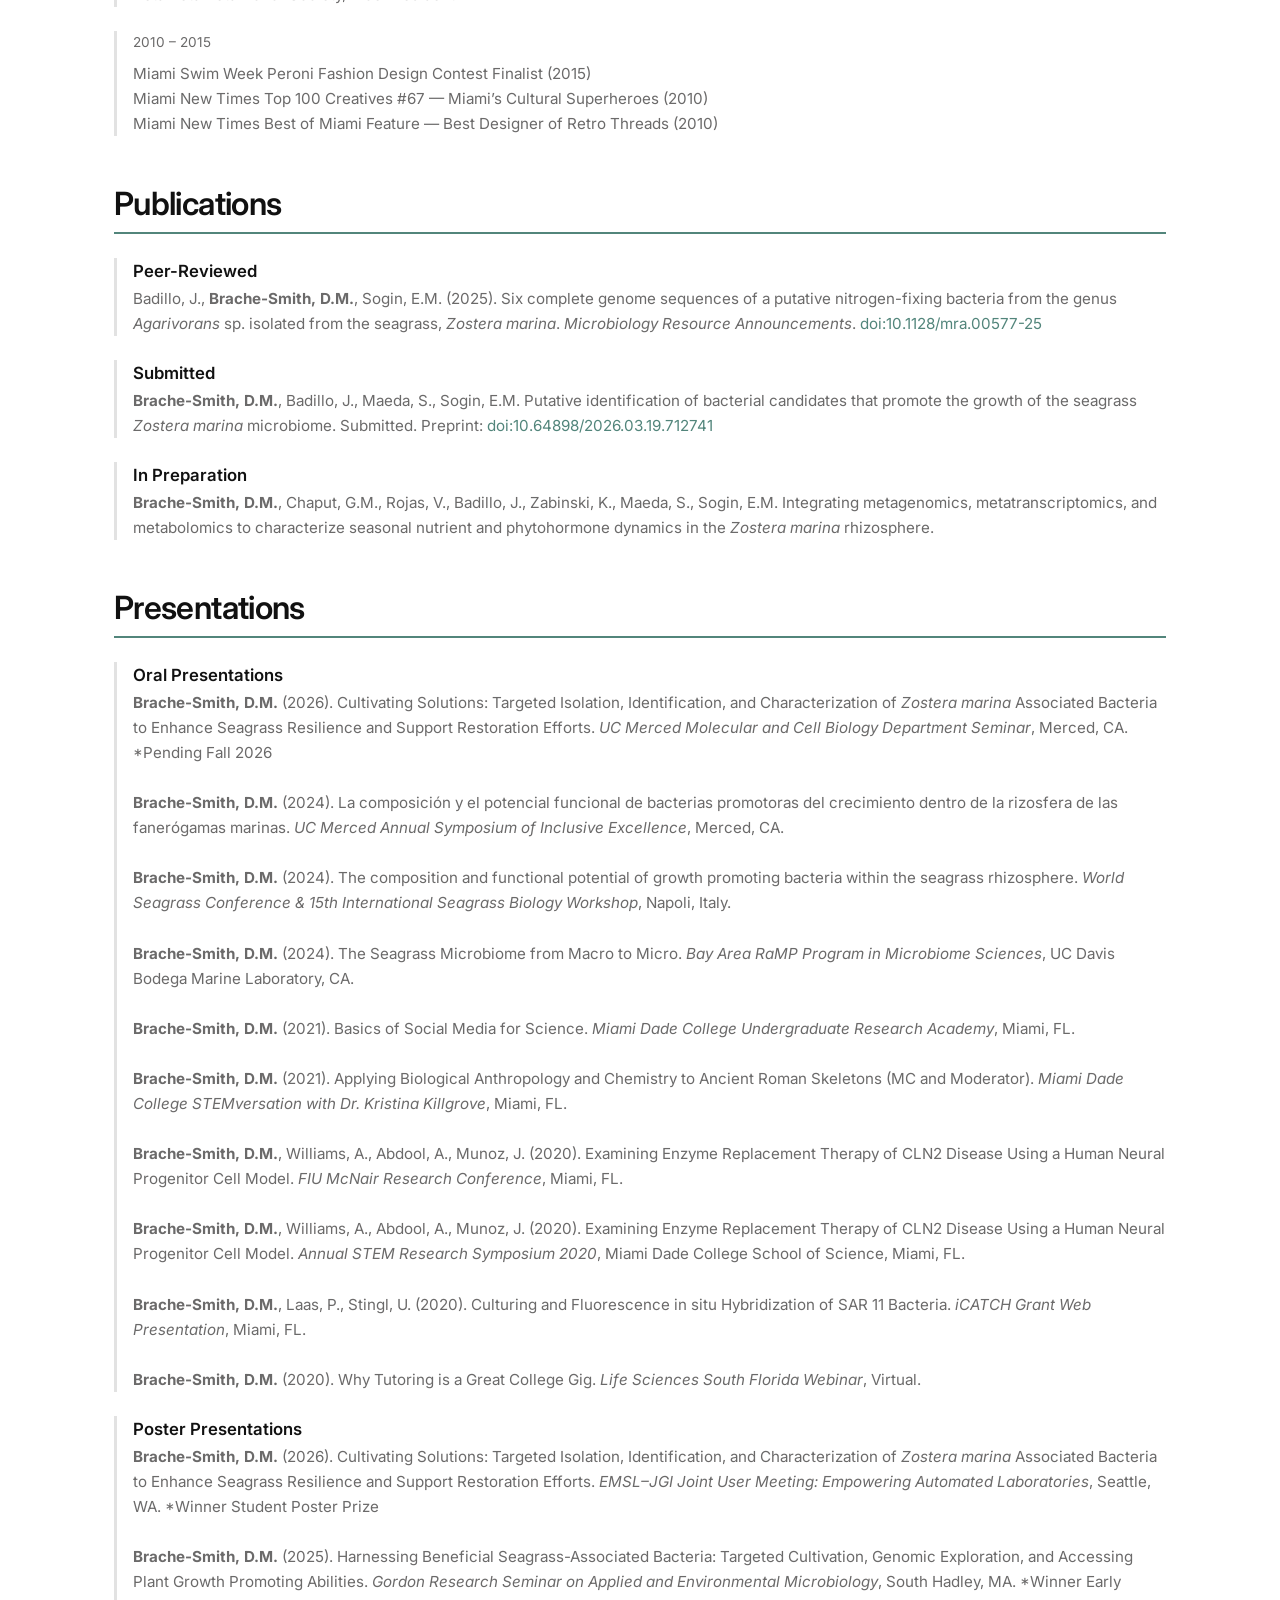
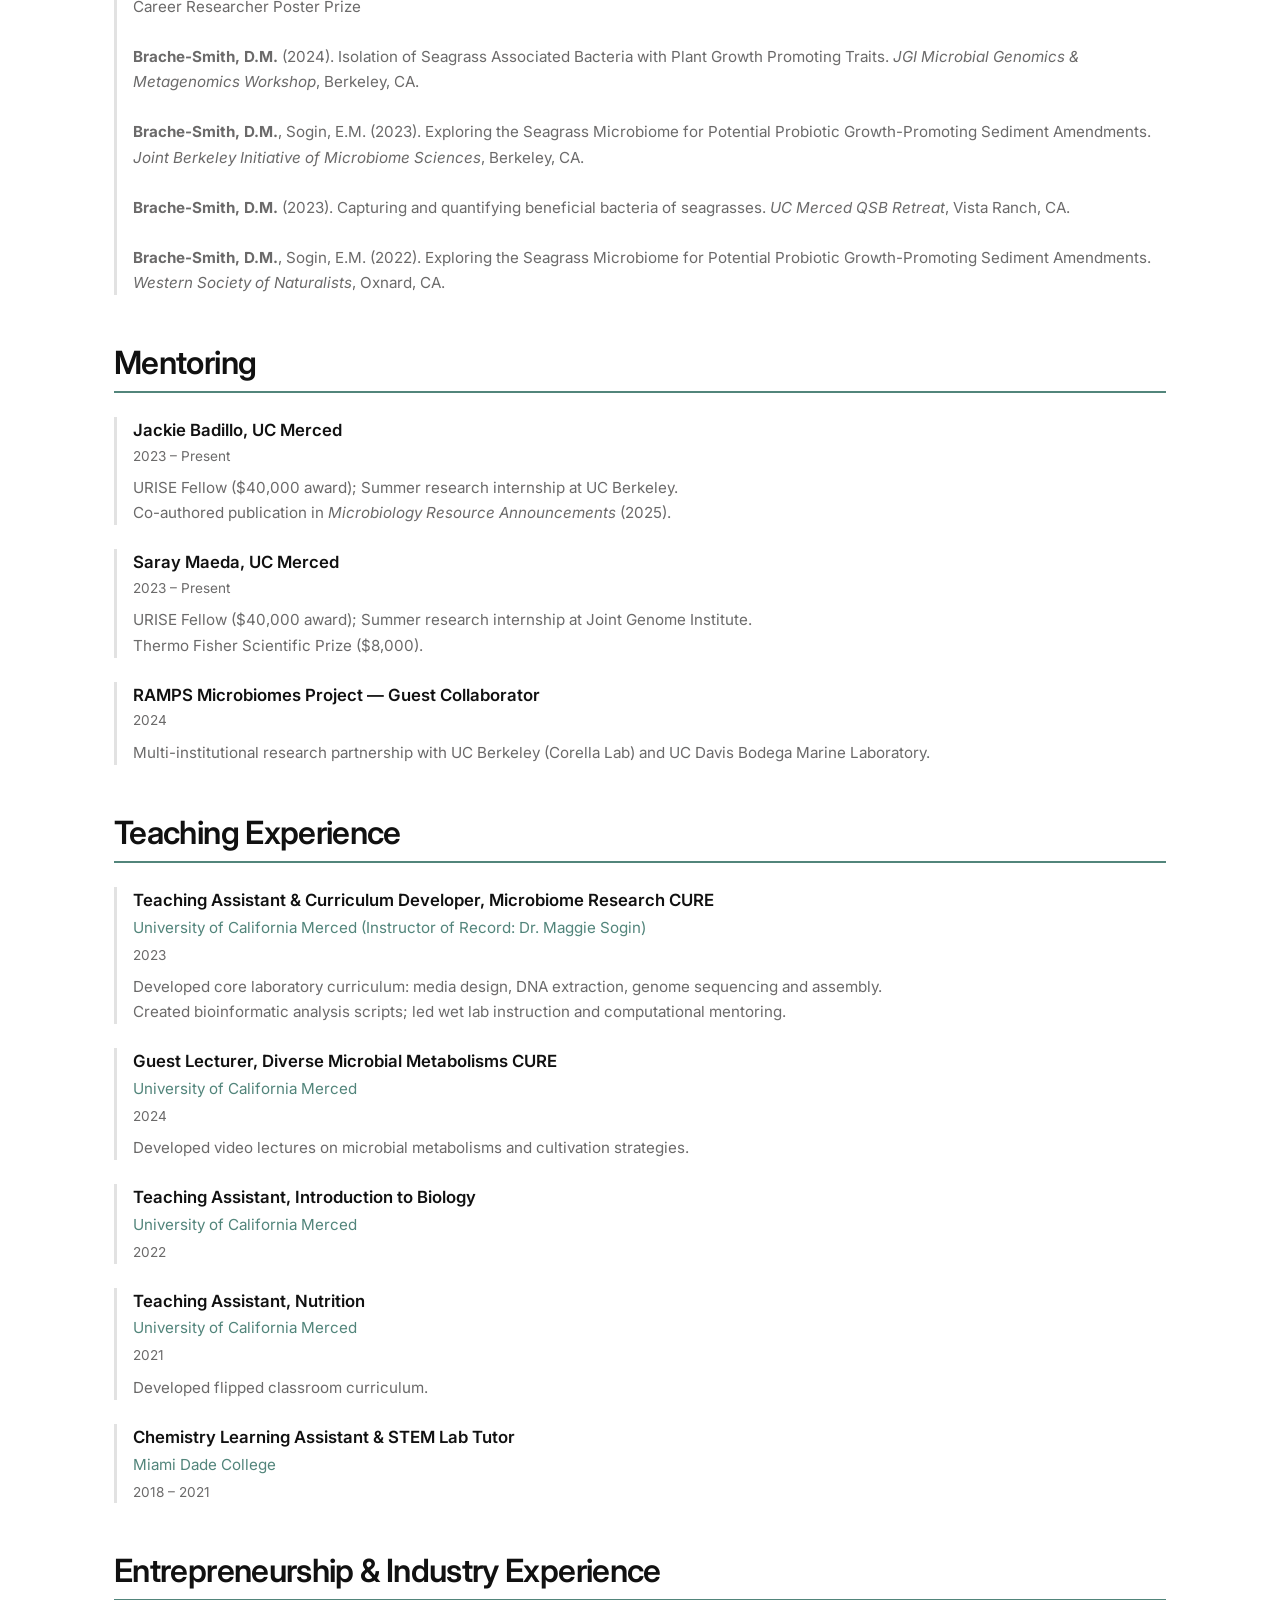
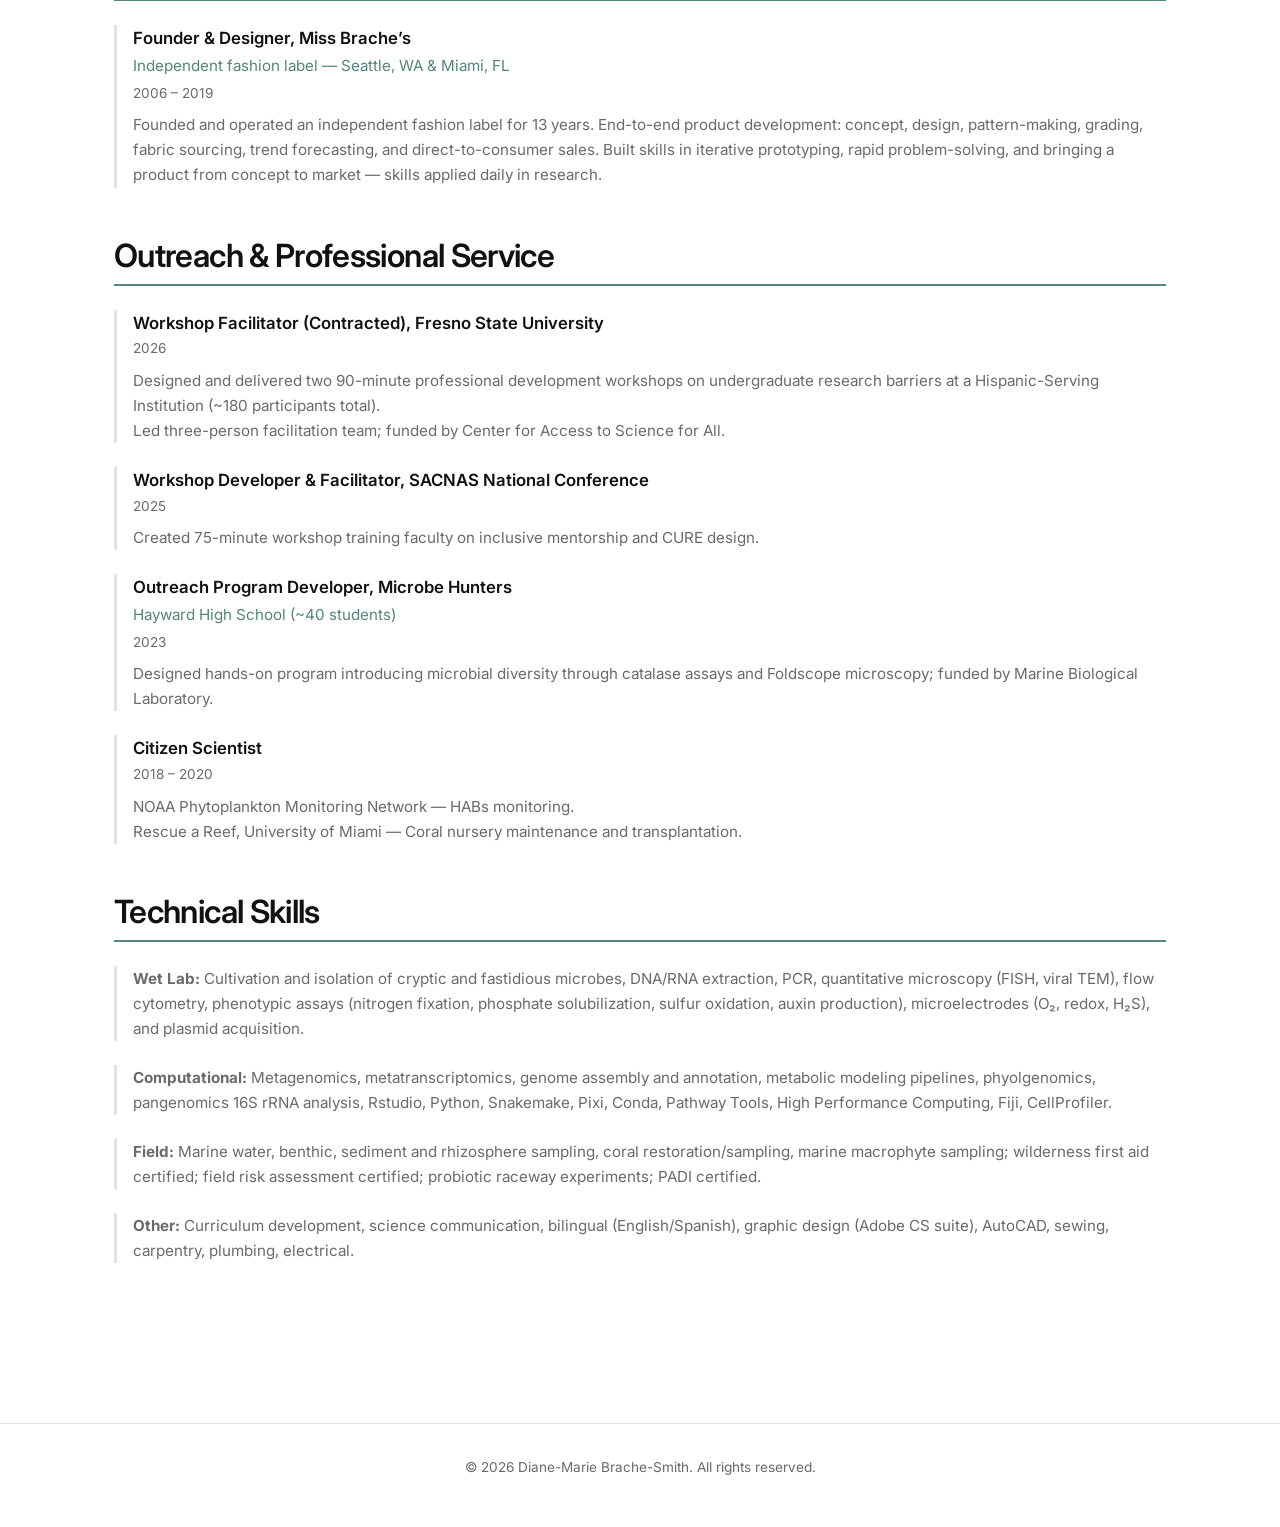
==== commit f911a6d5: "Update research projects and remove YouTube page Add preprint link to seagrass microbiome card; expa" ====
--- a/cv.html
+++ b/cv.html
@@ -20,7 +20,6 @@
         <li><a href="index.html">About</a></li>
         <li><a href="cv.html" class="active">CV</a></li>
         <li><a href="research.html">Research</a></li>
-        <li><a href="youtube.html">YouTube</a></li>
         <li><a href="resources.html">Resources</a></li>
         <li><button class="theme-toggle" aria-label="Toggle dark mode">🌙</button></li>
       </ul>
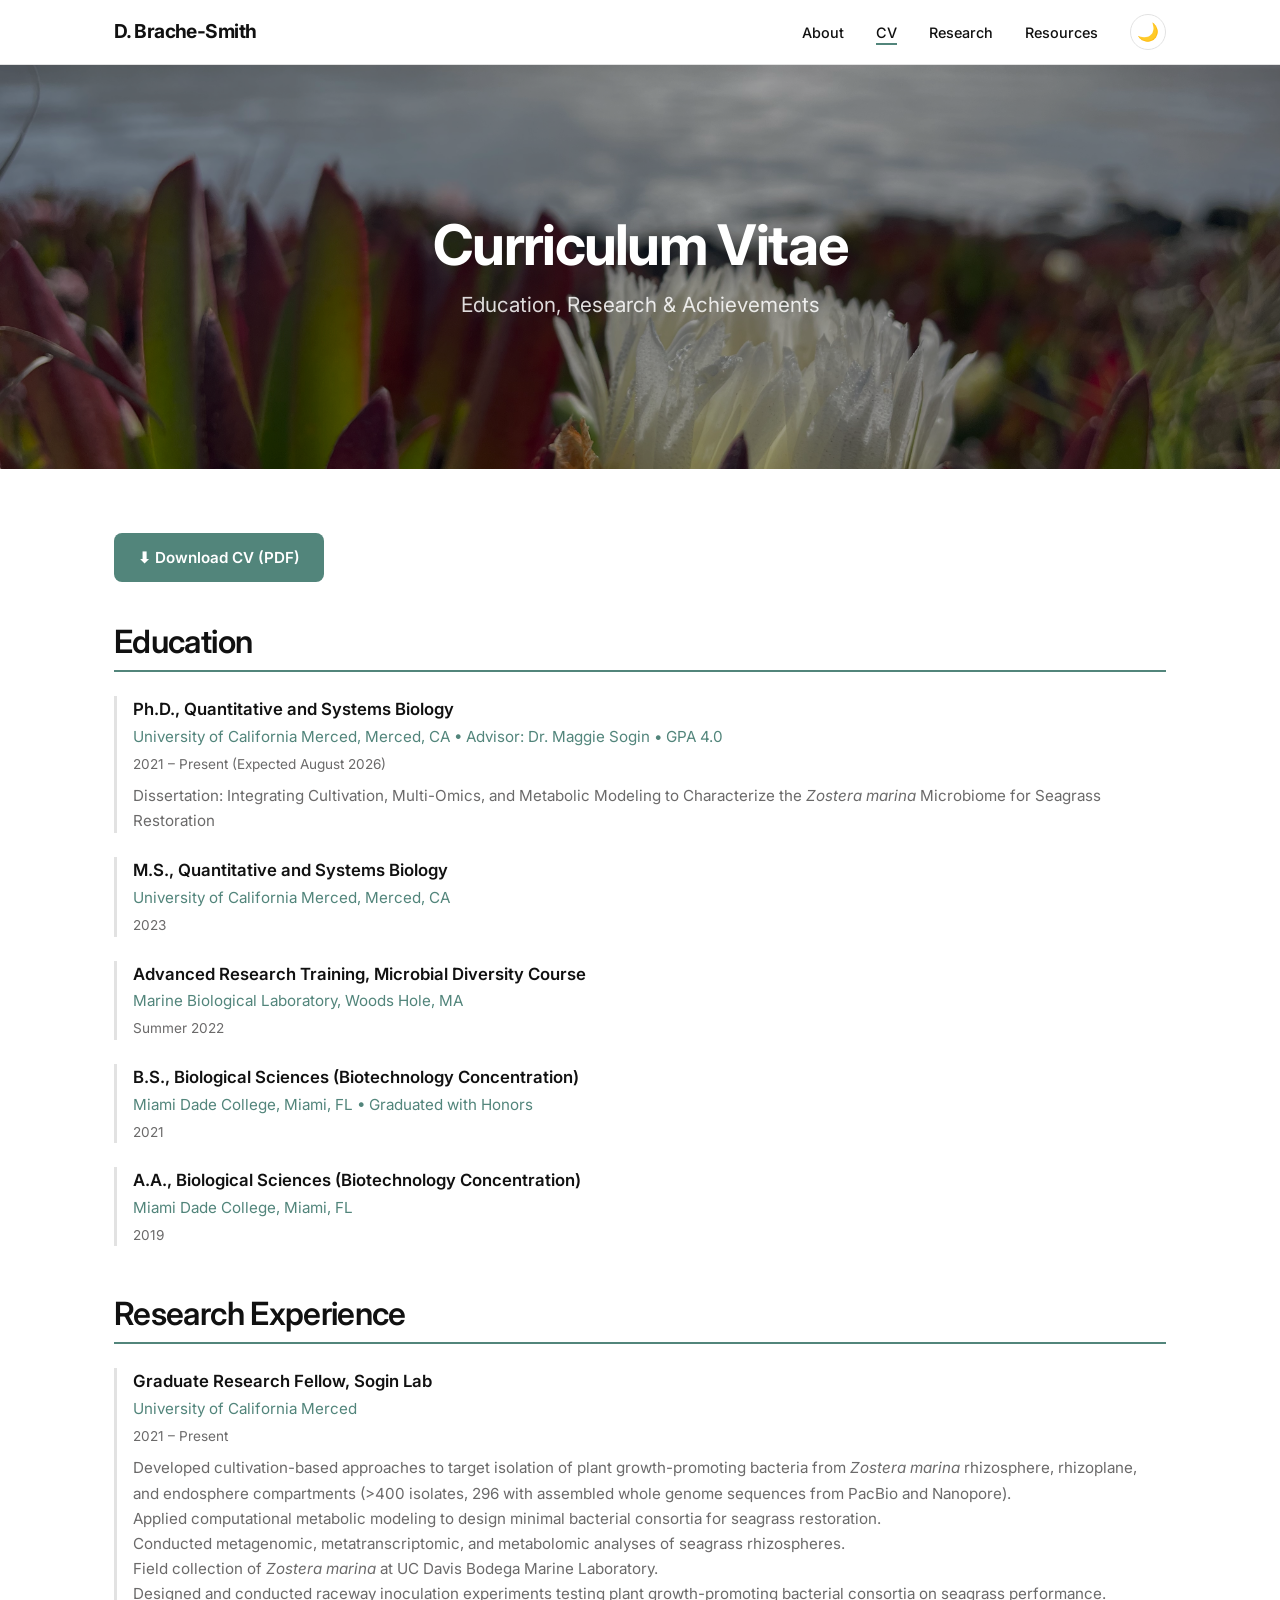
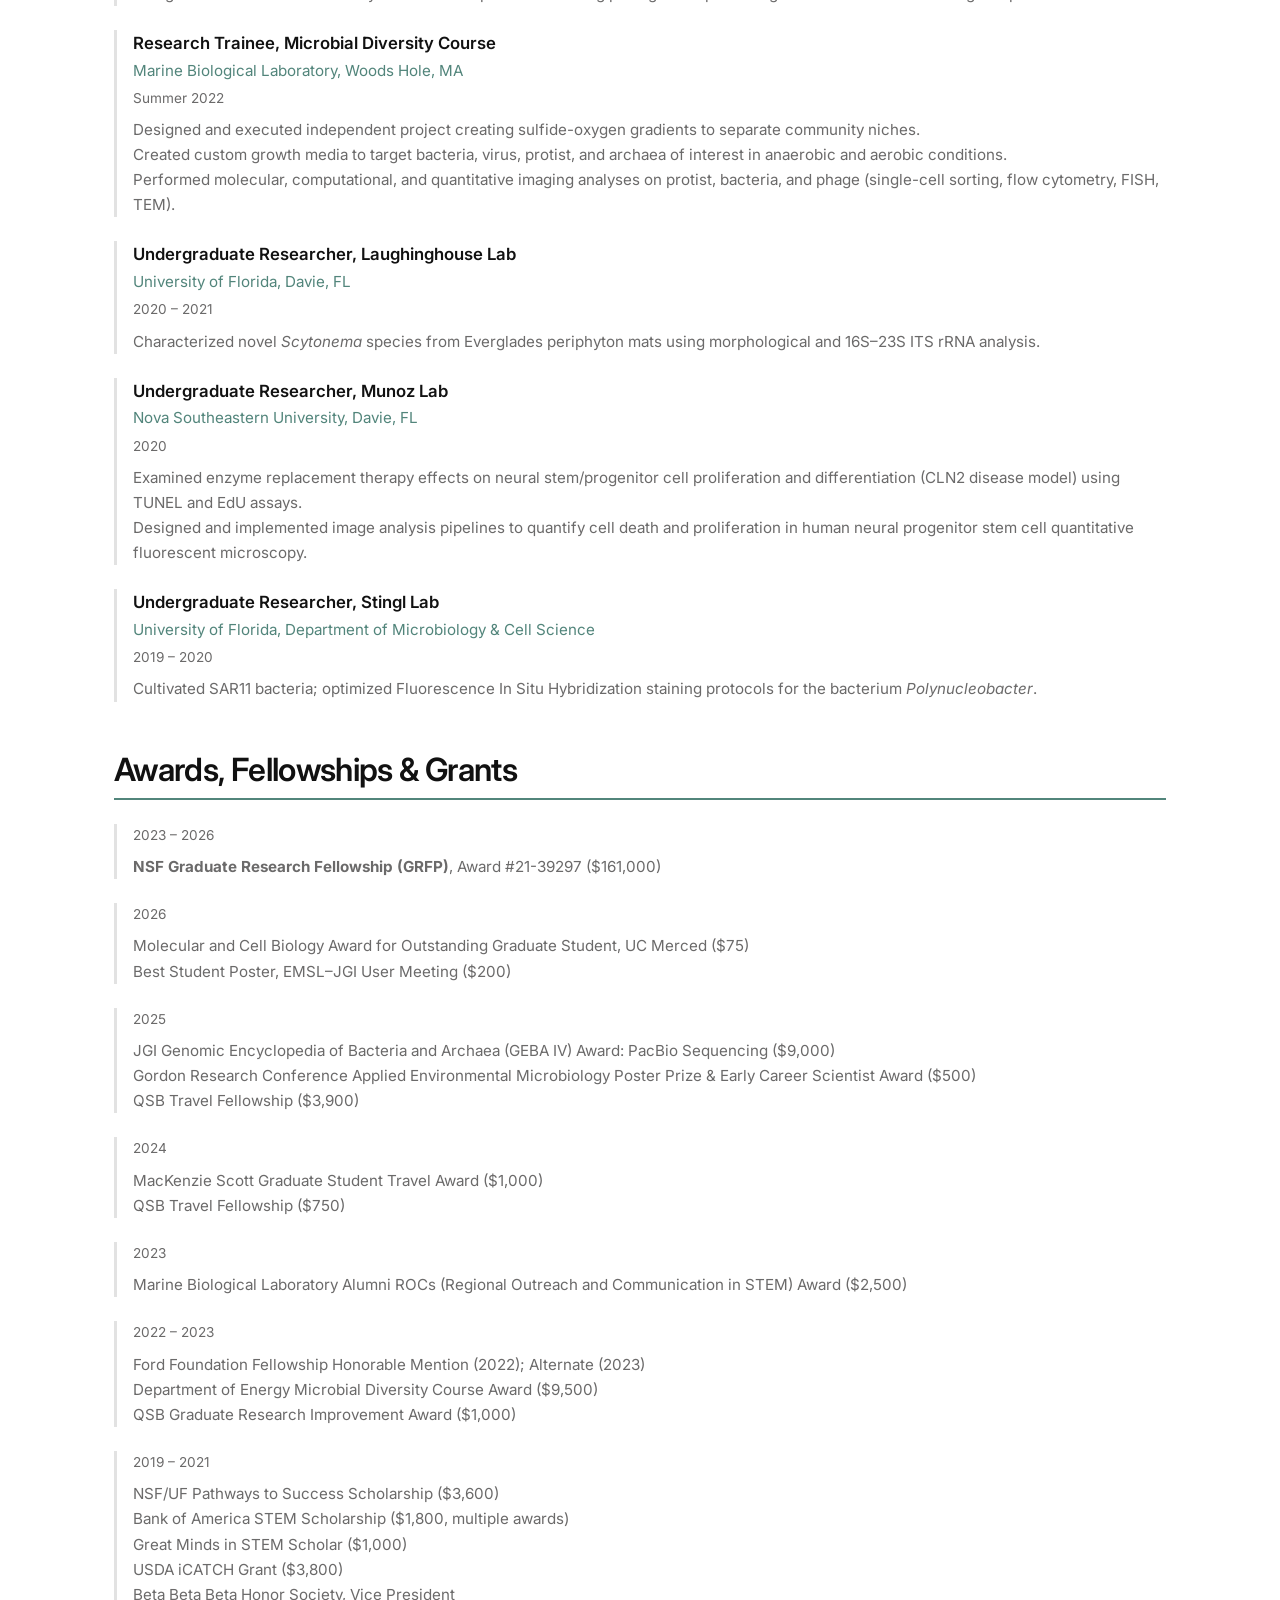
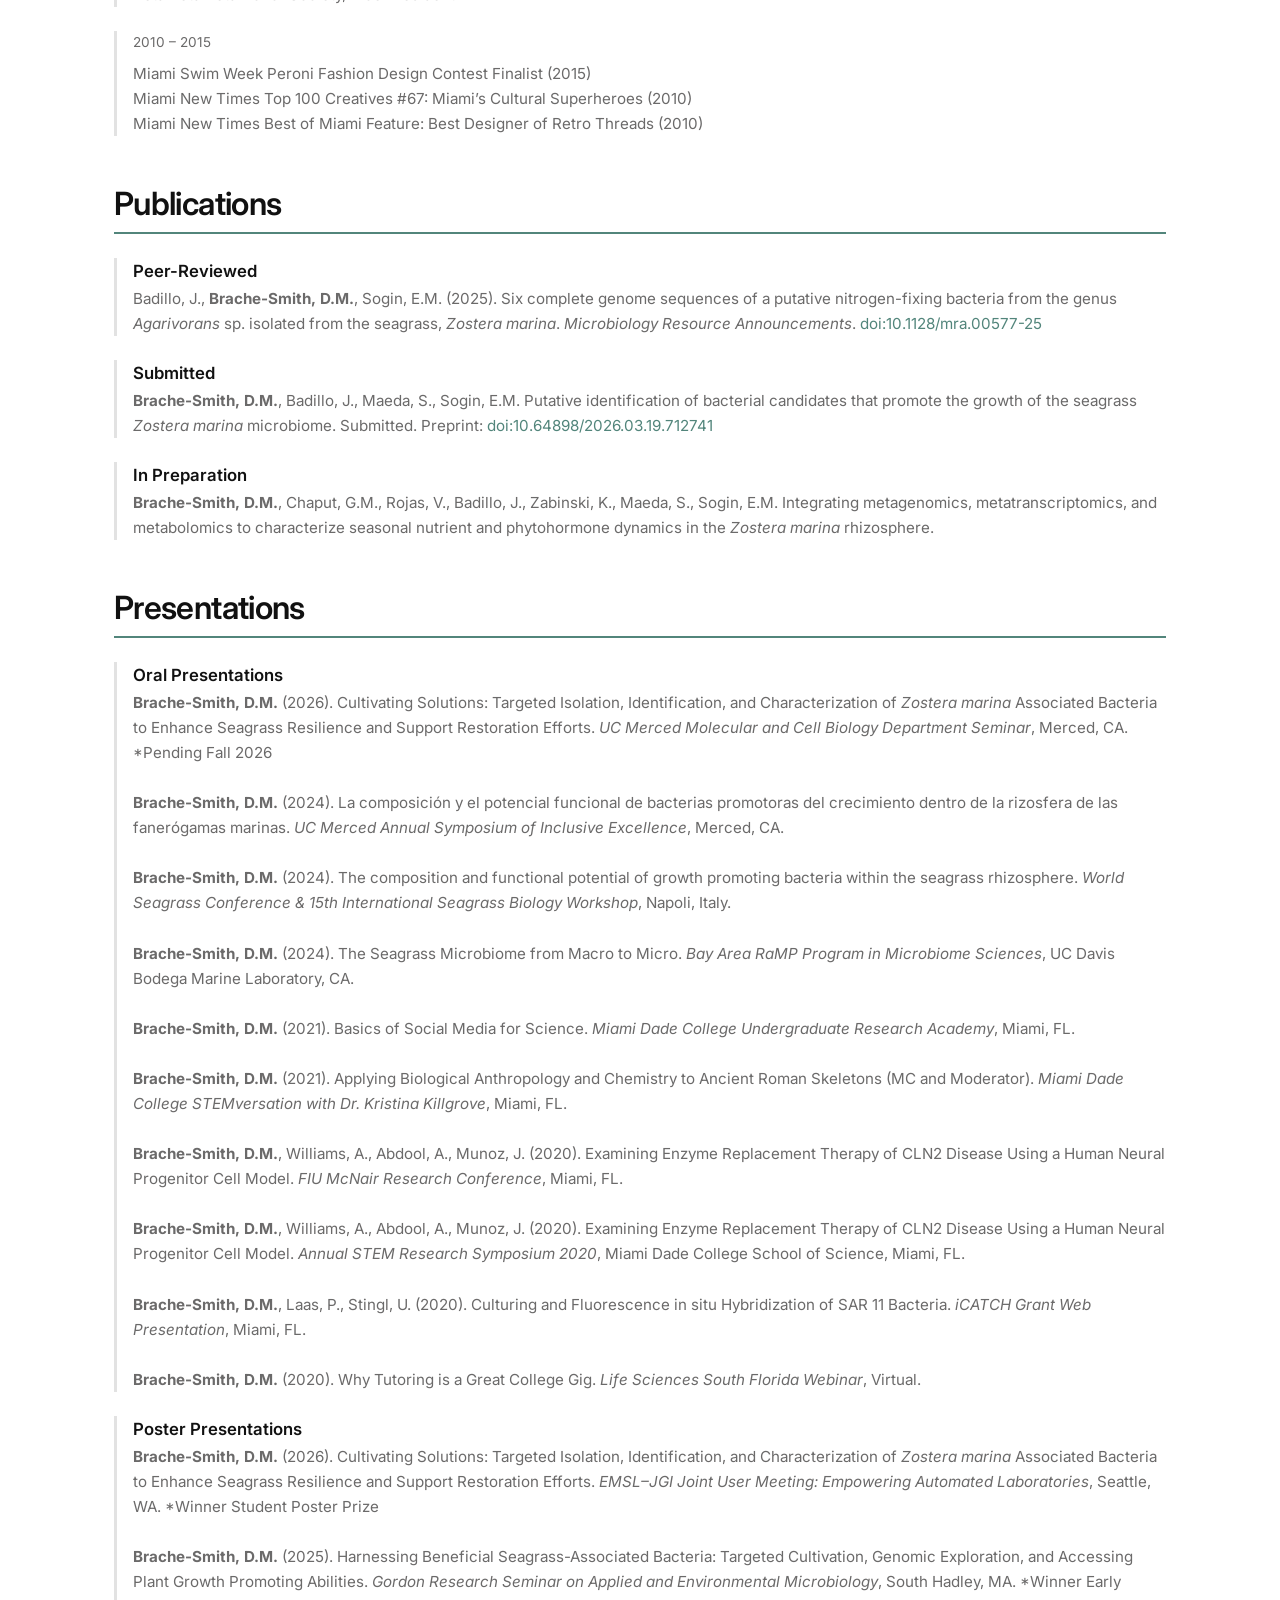
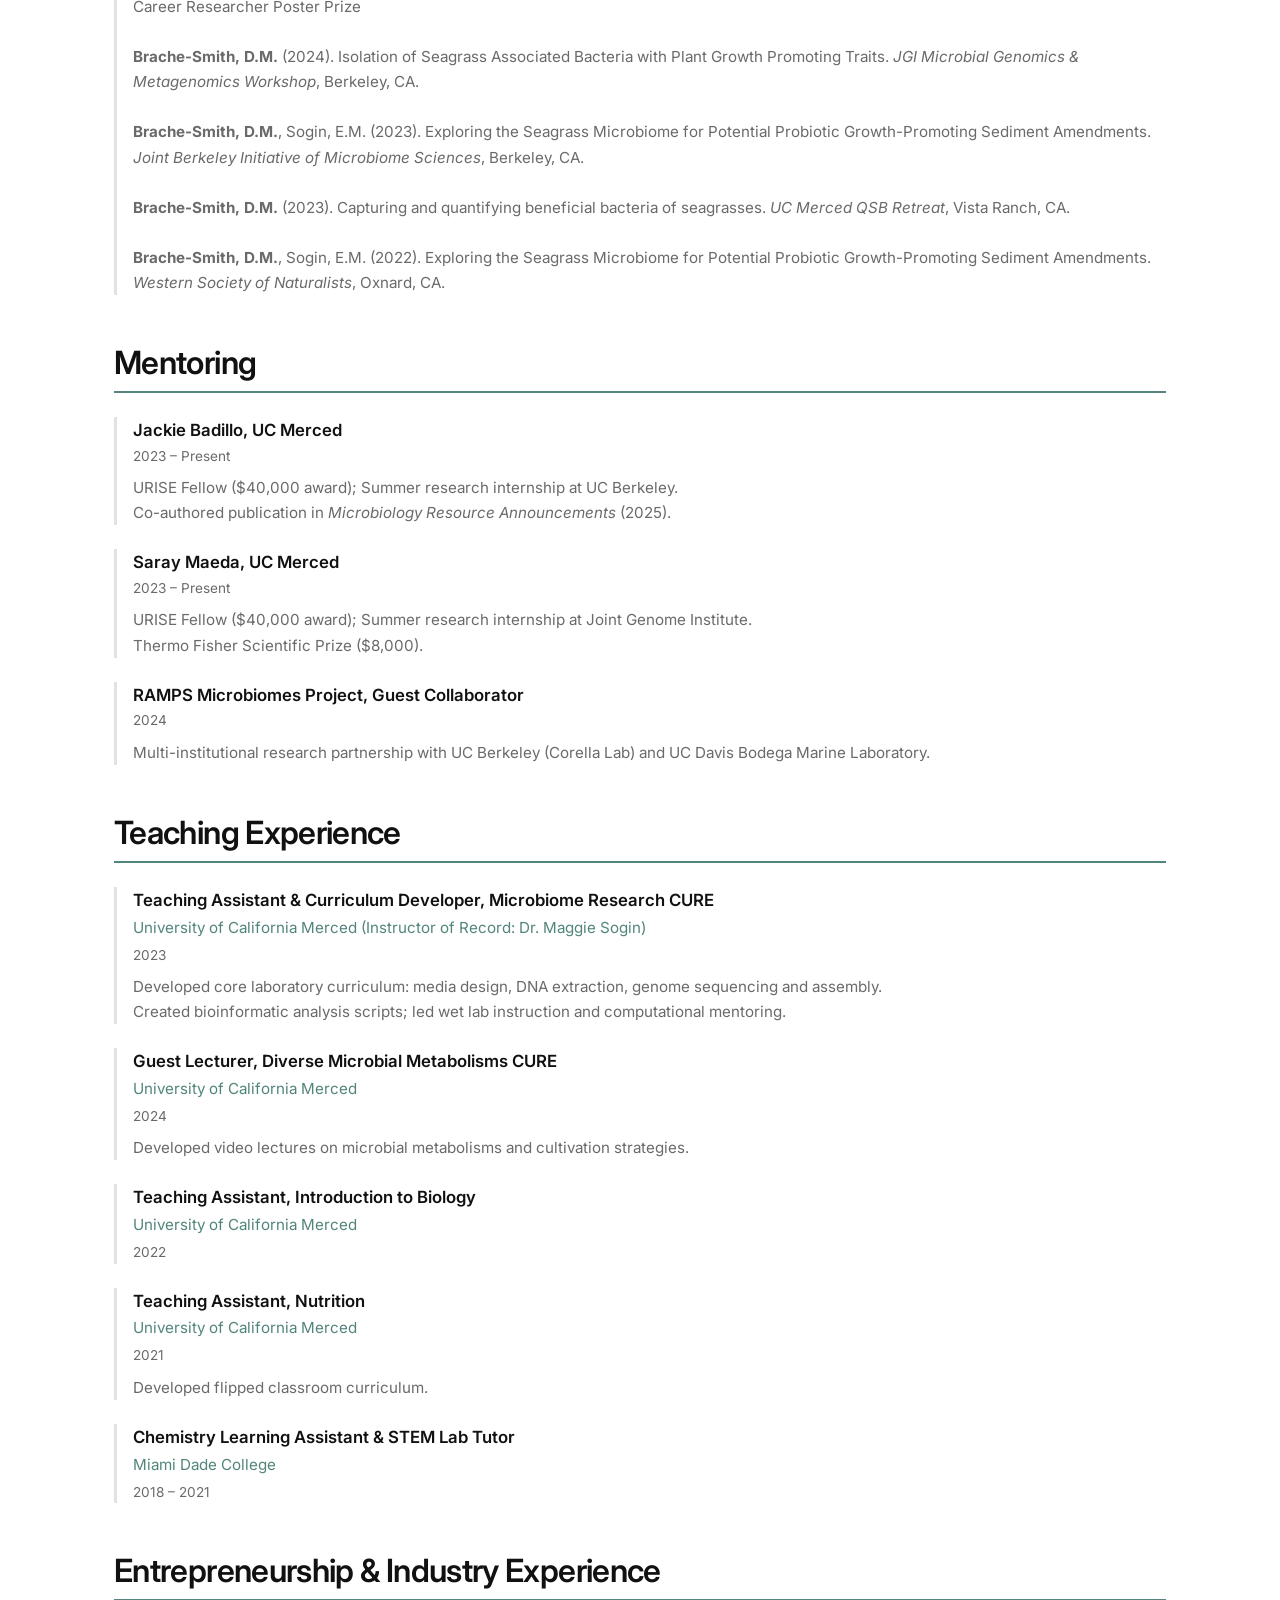
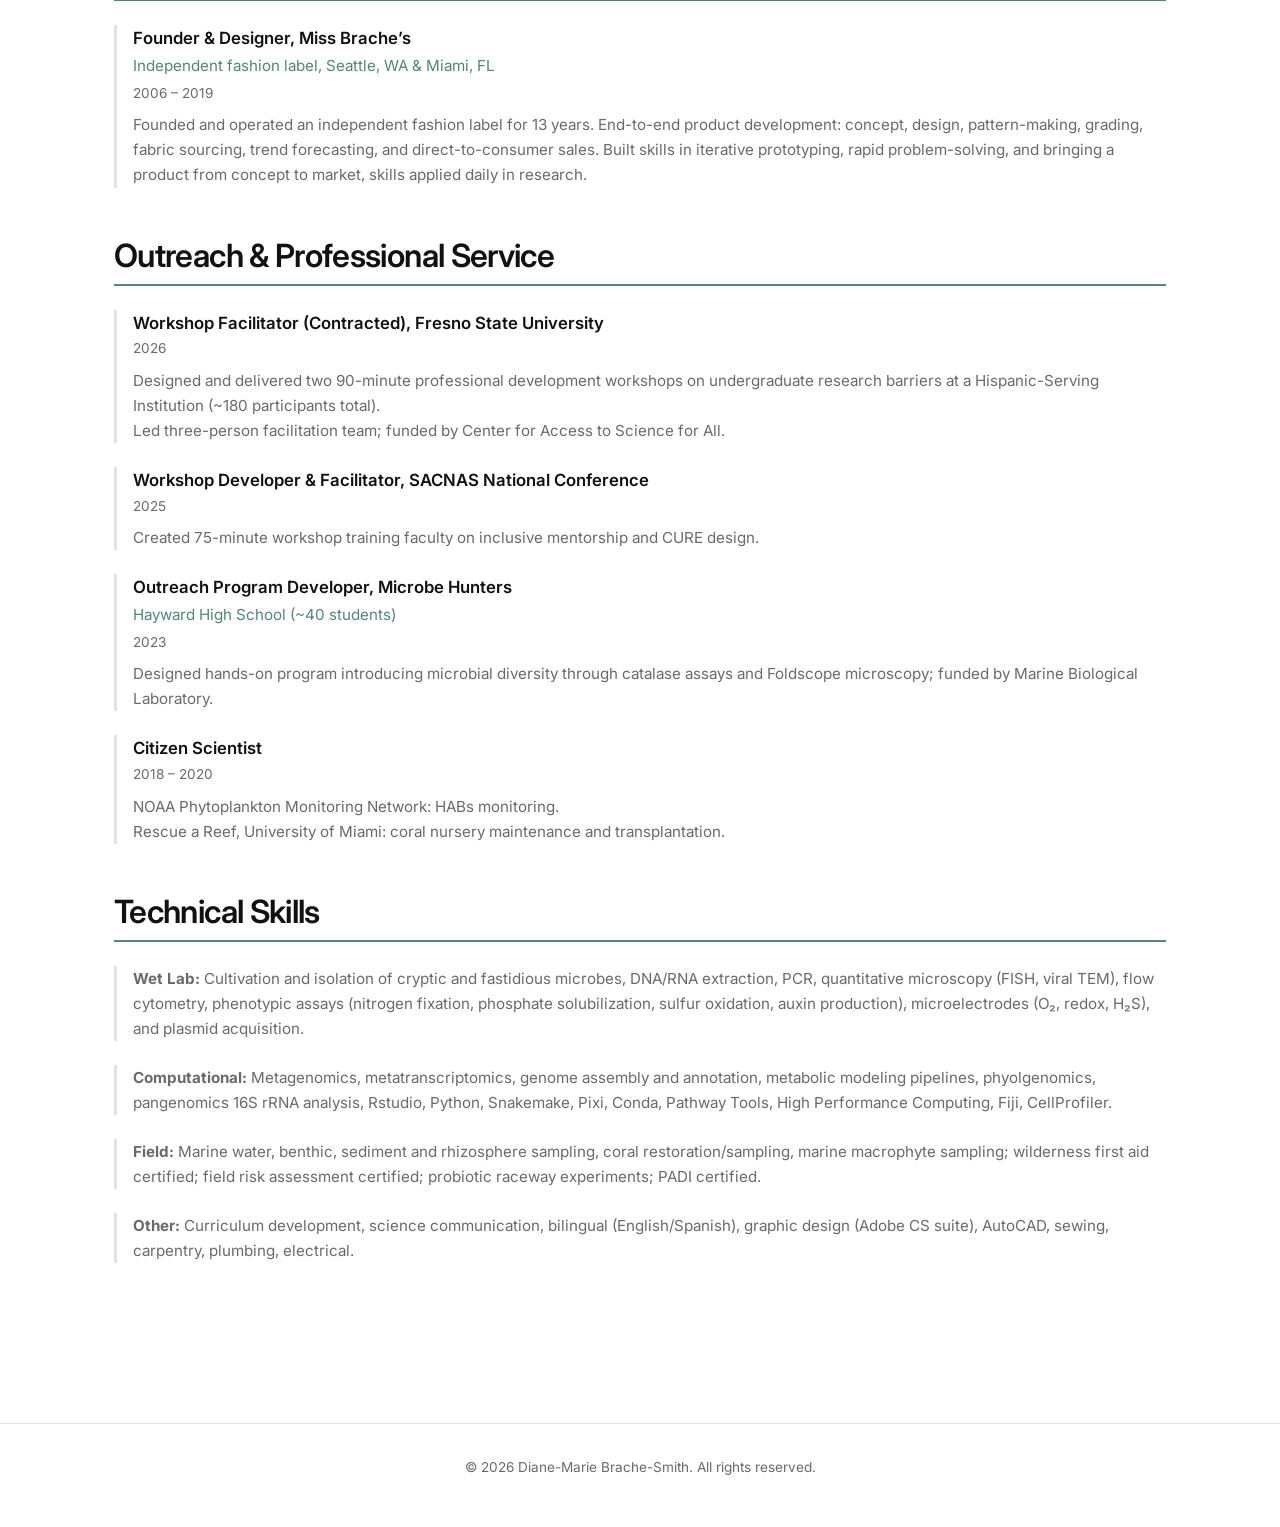
==== commit 527f2ed1: "Add Doodles & Musings scicomm page; remove em dashes sitewide Add new doodles.html gallery (photosyn" ====
--- a/cv.html
+++ b/cv.html
@@ -68,19 +68,19 @@
         </div>
 
         <div class="cv-entry">
-          <div class="cv-entry__title">Advanced Research Training &mdash; Microbial Diversity Course</div>
+          <div class="cv-entry__title">Advanced Research Training, Microbial Diversity Course</div>
           <div class="cv-entry__subtitle">Marine Biological Laboratory, Woods Hole, MA</div>
           <div class="cv-entry__date">Summer 2022</div>
         </div>
 
         <div class="cv-entry">
-          <div class="cv-entry__title">B.S., Biological Sciences &mdash; Biotechnology Concentration</div>
+          <div class="cv-entry__title">B.S., Biological Sciences (Biotechnology Concentration)</div>
           <div class="cv-entry__subtitle">Miami Dade College, Miami, FL &bull; Graduated with Honors</div>
           <div class="cv-entry__date">2021</div>
         </div>
 
         <div class="cv-entry">
-          <div class="cv-entry__title">A.A., Biological Sciences &mdash; Biotechnology Concentration</div>
+          <div class="cv-entry__title">A.A., Biological Sciences (Biotechnology Concentration)</div>
           <div class="cv-entry__subtitle">Miami Dade College, Miami, FL</div>
           <div class="cv-entry__date">2019</div>
         </div>
@@ -165,7 +165,7 @@
         <div class="cv-entry">
           <div class="cv-entry__date">2025</div>
           <p class="cv-entry__description">
-            JGI Genomic Encyclopedia of Bacteria and Archaea (GEBA IV) Award &mdash; PacBio Sequencing ($9,000)<br>
+            JGI Genomic Encyclopedia of Bacteria and Archaea (GEBA IV) Award: PacBio Sequencing ($9,000)<br>
             Gordon Research Conference Applied Environmental Microbiology Poster Prize &amp; Early Career Scientist Award ($500)<br>
             QSB Travel Fellowship ($3,900)
           </p>
@@ -210,8 +210,8 @@
           <div class="cv-entry__date">2010 &ndash; 2015</div>
           <p class="cv-entry__description">
             Miami Swim Week Peroni Fashion Design Contest Finalist (2015)<br>
-            Miami New Times Top 100 Creatives #67 &mdash; Miami&rsquo;s Cultural Superheroes (2010)<br>
-            Miami New Times Best of Miami Feature &mdash; Best Designer of Retro Threads (2010)
+            Miami New Times Top 100 Creatives #67: Miami&rsquo;s Cultural Superheroes (2010)<br>
+            Miami New Times Best of Miami Feature: Best Designer of Retro Threads (2010)
           </p>
         </div>
       </div>
@@ -300,7 +300,7 @@
         </div>
 
         <div class="cv-entry">
-          <div class="cv-entry__title">RAMPS Microbiomes Project &mdash; Guest Collaborator</div>
+          <div class="cv-entry__title">RAMPS Microbiomes Project, Guest Collaborator</div>
           <div class="cv-entry__date">2024</div>
           <p class="cv-entry__description">
             Multi-institutional research partnership with UC Berkeley (Corella Lab) and UC Davis Bodega Marine Laboratory.
@@ -359,10 +359,10 @@
 
         <div class="cv-entry">
           <div class="cv-entry__title">Founder &amp; Designer, Miss Brache&rsquo;s</div>
-          <div class="cv-entry__subtitle">Independent fashion label &mdash; Seattle, WA &amp; Miami, FL</div>
+          <div class="cv-entry__subtitle">Independent fashion label, Seattle, WA &amp; Miami, FL</div>
           <div class="cv-entry__date">2006 &ndash; 2019</div>
           <p class="cv-entry__description">
-            Founded and operated an independent fashion label for 13 years. End-to-end product development: concept, design, pattern-making, grading, fabric sourcing, trend forecasting, and direct-to-consumer sales. Built skills in iterative prototyping, rapid problem-solving, and bringing a product from concept to market &mdash; skills applied daily in research.
+            Founded and operated an independent fashion label for 13 years. End-to-end product development: concept, design, pattern-making, grading, fabric sourcing, trend forecasting, and direct-to-consumer sales. Built skills in iterative prototyping, rapid problem-solving, and bringing a product from concept to market, skills applied daily in research.
           </p>
         </div>
       </div>
@@ -401,8 +401,8 @@
           <div class="cv-entry__title">Citizen Scientist</div>
           <div class="cv-entry__date">2018 &ndash; 2020</div>
           <p class="cv-entry__description">
-            NOAA Phytoplankton Monitoring Network &mdash; HABs monitoring.<br>
-            Rescue a Reef, University of Miami &mdash; Coral nursery maintenance and transplantation.
+            NOAA Phytoplankton Monitoring Network: HABs monitoring.<br>
+            Rescue a Reef, University of Miami: coral nursery maintenance and transplantation.
           </p>
         </div>
       </div>
--- a/css/style.css
+++ b/css/style.css
@@ -358,6 +358,32 @@
   margin-top: 0.4rem;
 }
 
+/* Science communication gallery — show full images, no cropping */
+.scicomm-gallery {
+  display: grid;
+  grid-template-columns: repeat(auto-fit, minmax(380px, 1fr));
+  gap: 1.25rem;
+  margin: 1.5rem 0 2.5rem;
+}
+
+.scicomm-gallery figure {
+  margin: 0;
+  background: var(--color-card-bg);
+  border-radius: 8px;
+  padding: 0.75rem;
+  display: flex;
+  align-items: center;
+  justify-content: center;
+}
+
+.scicomm-gallery img {
+  width: 100%;
+  height: auto;
+  max-height: 500px;
+  object-fit: contain;
+  border-radius: 6px;
+}
+
 /* Full-width single research image */
 .research-photo-full {
   width: 100%;
